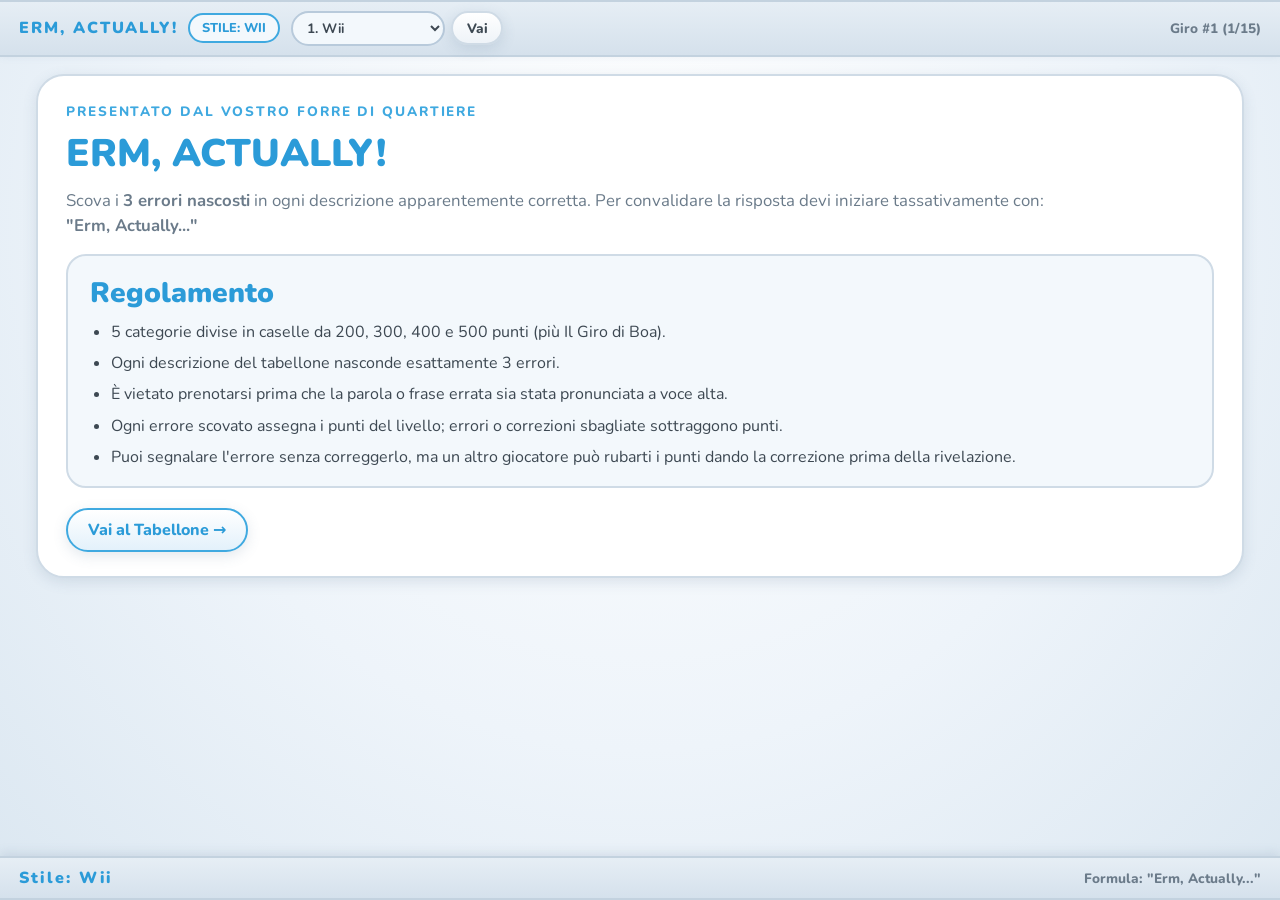
==== campionario/index.html @ ee35f2dd "Create index.html" ====
<!DOCTYPE html>
<html lang="it">
<head>
  <meta charset="UTF-8" />
  <meta name="viewport" content="width=device-width, initial-scale=1.0" />
  <title>Erm, Actually! — 15 stili (Wii → Vaporwave)</title>
  <link rel="preconnect" href="https://fonts.googleapis.com" />
  <link rel="preconnect" href="https://fonts.gstatic.com" crossorigin />
  <link href="https://fonts.googleapis.com/css2?family=Chakra+Petch:wght@500;600;700&family=Exo+2:wght@500;700;800;900&family=Fredoka:wght@500;600;700&family=IBM+Plex+Mono:wght@500;700&family=Nunito:wght@600;700;800;900&family=Plus+Jakarta+Sans:wght@500;600;700;800&family=Quicksand:wght@600;700&family=Space+Grotesk:wght@700;800&family=Space+Mono:wght@400;700&family=VT323&display=swap" rel="stylesheet" />
  <style>
    /* =========================================================
       1. STILE WII (BASE)
       ========================================================= */
    #app,
    #app.theme-wii {
      --font-main: "Nunito", "Varela Round", "Segoe UI", system-ui, sans-serif;
      --font-display: var(--font-main);
      --bg-body: radial-gradient(ellipse at 50% 25%, #ffffff 0%, #eef4fa 55%, #dbe7f1 100%) fixed;
      --bg-size: auto;
      --bg-surface: #ffffff;
      --bg-elevated: #f3f8fc;
      --bg-panel-soft: #f6fafd;
      --text-main: #3d4852;
      --text-muted: #6b7b8a;
      --accent-gold: #2b9bd8;
      --accent-cyan: #3fa9e0;
      --eyebrow-bg: transparent;
      --eyebrow-color: var(--accent-cyan);
      --eyebrow-border: none;
      --eyebrow-shadow: none;
      --eyebrow-padding: 0;
      --eyebrow-radius: 0;
      --pink: #f08ab0;
      --green: #5cc26b;
      --blue: #4a90e2;
      --danger: #e0443e;
      --success: #2eaa5c;
      --border-subtle: #cfdbe6;
      --border-strong: #b8cadb;
      --border-w: 0.125rem;
      --panel-radius: 1.75rem;
      --card-radius: 1.25rem;
      --pill-radius: 62.4375rem;
      --topbar-bg: linear-gradient(#e6eef5, #d5e1ec);
      --topbar-border: #c3d2df;
      --topbar-shadow: 0 -3px 0.625rem rgba(80, 110, 140, 0.15);
      --btn-primary-bg: linear-gradient(#ffffff, #e3f1fb);
      --btn-primary-color: #2b9bd8;
      --btn-primary-border: #3fa9e0;
      --btn-secondary-bg: linear-gradient(#ffffff, #eef3f8);
      --btn-secondary-color: #3d4852;
      --btn-secondary-border: #cfdbe6;
      --card-shadow: 0 0.25rem 0.875rem rgba(80, 110, 140, 0.16);
      --card-shadow-hover: 0 0 0 0.1875rem rgba(63, 169, 224, 0.35), 0 0.5rem 1.125rem rgba(80, 110, 140, 0.25);
      --panel-shadow: var(--card-shadow);
      --title-shadow: none;
      --panel-blur: none;
      --btn-gloss-display: none;
      --btn-gloss-before-display: none;
      --rings-display: none;
      --honey-bubbles-display: none;
      --crt-display: none;
    }

    /* =========================================================
       2. STILE FRUTIGER AQUA
       ========================================================= */
    #app.theme-frutiger-aqua {
      --font-main: "Quicksand", "Segoe UI", system-ui, sans-serif;
      --font-display: var(--font-main);
      --bg-body:
        radial-gradient(circle at 18% 22%, rgba(164, 250, 255, 0.72) 0%, transparent 45%),
        radial-gradient(circle at 82% 78%, rgba(80, 225, 235, 0.55) 0%, transparent 48%),
        linear-gradient(180deg, #63d8ec 0%, #249ec4 55%, #116b94 100%) fixed;
      --bg-size: auto;
      --bg-surface: rgba(235, 253, 255, 0.74);
      --bg-elevated: rgba(255, 255, 255, 0.88);
      --bg-panel-soft: rgba(214, 249, 255, 0.84);
      --text-main: #06384d;
      --text-muted: #1b617d;
      --accent-cyan: #006c96;
      --accent-gold: #095c7a;
      --eyebrow-bg: transparent;
      --eyebrow-color: var(--accent-cyan);
      --eyebrow-border: none;
      --eyebrow-shadow: none;
      --eyebrow-padding: 0;
      --eyebrow-radius: 0;
      --pink: #c92a76;
      --green: #0e8f5c;
      --blue: #0072b5;
      --danger: #c7253e;
      --success: #0d8a57;
      --border-subtle: rgba(255, 255, 255, 0.88);
      --border-strong: rgba(28, 152, 194, 0.55);
      --border-w: 0.125rem;
      --panel-radius: 1.85rem;
      --card-radius: 1.4rem;
      --pill-radius: 62.4375rem;
      --topbar-bg: linear-gradient(180deg, rgba(240, 254, 255, 0.92) 0%, rgba(159, 236, 248, 0.9) 100%);
      --topbar-border: rgba(255, 255, 255, 0.95);
      --topbar-shadow: 0 -0.25rem 1.2rem rgba(7, 74, 107, 0.28);
      --btn-primary-bg: linear-gradient(180deg, #9ef6ff 0%, #26b8de 55%, #0c82ad 100%);
      --btn-primary-color: #ffffff;
      --btn-primary-border: rgba(255, 255, 255, 0.95);
      --btn-secondary-bg: linear-gradient(180deg, #ffffff 0%, #d2f5fc 100%);
      --btn-secondary-color: #06384d;
      --btn-secondary-border: rgba(255, 255, 255, 0.92);
      --card-shadow: inset 0 0.1rem 0 rgba(255, 255, 255, 0.95), 0 0.45rem 1.15rem rgba(6, 77, 110, 0.24);
      --card-shadow-hover: inset 0 0.1rem 0 rgba(255, 255, 255, 1), 0 0 0 0.2rem rgba(158, 246, 255, 0.6), 0 0.65rem 1.35rem rgba(6, 77, 110, 0.34);
      --panel-shadow: var(--card-shadow);
      --title-shadow: none;
      --panel-blur: blur(10px);
      --btn-gloss-display: none;
      --btn-gloss-before-display: none;
      --rings-display: none;
      --honey-bubbles-display: none;
      --crt-display: none;
    }

    /* =========================================================
       3. STILE FRUTIGER AERO
       ========================================================= */
    #app.theme-frutiger-aero {
      --font-main: "Exo 2", "Segoe UI", system-ui, sans-serif;
      --font-display: var(--font-main);
      --bg-body:
        radial-gradient(ellipse at 75% 12%, rgba(255, 255, 255, 0.88) 0%, rgba(224, 249, 255, 0.45) 35%, transparent 65%),
        linear-gradient(155deg, #c6f6ff 0%, #8be8a8 52%, #35a7e2 100%) fixed;
      --bg-size: auto;
      --bg-surface: rgba(255, 255, 255, 0.68);
      --bg-elevated: rgba(255, 255, 255, 0.84);
      --bg-panel-soft: rgba(235, 251, 255, 0.82);
      --text-main: #08324a;
      --text-muted: #245d7a;
      --accent-cyan: #0077c8;
      --accent-gold: #0b6f3b;
      --eyebrow-bg: transparent;
      --eyebrow-color: var(--accent-cyan);
      --eyebrow-border: none;
      --eyebrow-shadow: none;
      --eyebrow-padding: 0;
      --eyebrow-radius: 0;
      --pink: #d9267a;
      --green: #169c3e;
      --blue: #0077cc;
      --danger: #cf1d37;
      --success: #118a38;
      --border-subtle: rgba(255, 255, 255, 0.9);
      --border-strong: rgba(0, 132, 206, 0.55);
      --border-w: 0.125rem;
      --panel-radius: 1.65rem;
      --card-radius: 1.25rem;
      --pill-radius: 62.4375rem;
      --topbar-bg: linear-gradient(180deg, rgba(255, 255, 255, 0.92) 0%, rgba(196, 242, 255, 0.88) 100%);
      --topbar-border: rgba(255, 255, 255, 0.95);
      --topbar-shadow: 0 -0.25rem 1.1rem rgba(14, 96, 148, 0.22);
      --btn-primary-bg: linear-gradient(180deg, #7be8ff 0%, #1ba1e2 52%, #0d78b8 100%);
      --btn-primary-color: #ffffff;
      --btn-primary-border: rgba(255, 255, 255, 0.95);
      --btn-secondary-bg: linear-gradient(180deg, #ffffff 0%, #dff5ff 100%);
      --btn-secondary-color: #08324a;
      --btn-secondary-border: rgba(255, 255, 255, 0.95);
      --card-shadow: inset 0 0.08rem 0 rgba(255, 255, 255, 0.95), 0 0.45rem 1.2rem rgba(10, 82, 128, 0.2);
      --card-shadow-hover: inset 0 0.08rem 0 rgba(255, 255, 255, 1), 0 0 0 0.2rem rgba(92, 224, 255, 0.55), 0 0.65rem 1.4rem rgba(10, 82, 128, 0.3);
      --panel-shadow: var(--card-shadow);
      --title-shadow: none;
      --panel-blur: blur(12px);
      --btn-gloss-display: block;
      --btn-gloss-before-display: none;
      --rings-display: none;
      --honey-bubbles-display: none;
      --crt-display: none;
    }

    /* =========================================================
       4. STILE DORFIC CHIARO
       ========================================================= */
    #app.theme-dorfic-chiaro {
      --font-main: "Plus Jakarta Sans", "Nunito", "Segoe UI", system-ui, sans-serif;
      --font-display: var(--font-main);
      --bg-body:
        radial-gradient(circle at 78% 22%, rgba(255, 138, 24, 0.24) 0%, rgba(255, 138, 24, 0.06) 28%, transparent 52%),
        radial-gradient(circle at 18% 85%, rgba(255, 122, 0, 0.14) 0%, transparent 45%),
        linear-gradient(165deg, #f8fafc 0%, #eef2f6 52%, #e4eaf1 100%) fixed;
      --bg-size: auto;
      --bg-surface: rgba(255, 255, 255, 0.88);
      --bg-elevated: #ffffff;
      --bg-panel-soft: #f2f5f9;
      --text-main: #18202c;
      --text-muted: #5b687b;
      --accent-cyan: #d95300;
      --accent-gold: #d95300;
      --eyebrow-bg: transparent;
      --eyebrow-color: var(--accent-cyan);
      --eyebrow-border: none;
      --eyebrow-shadow: none;
      --eyebrow-padding: 0;
      --eyebrow-radius: 0;
      --pink: #e11d67;
      --green: #15803d;
      --blue: #1d4ed8;
      --danger: #dc2626;
      --success: #15803d;
      --border-subtle: rgba(24, 32, 44, 0.14);
      --border-strong: rgba(255, 106, 0, 0.42);
      --border-w: 0.125rem;
      --panel-radius: 1.5rem;
      --card-radius: 1.125rem;
      --pill-radius: 62.4375rem;
      --topbar-bg: rgba(255, 255, 255, 0.92);
      --topbar-border: rgba(24, 32, 44, 0.14);
      --topbar-shadow: 0 -6px 24px rgba(24, 32, 44, 0.08);
      --btn-primary-bg: linear-gradient(180deg, #ff851b 0%, #ea580c 100%);
      --btn-primary-color: #ffffff;
      --btn-primary-border: #c2410c;
      --btn-secondary-bg: #ffffff;
      --btn-secondary-color: #18202c;
      --btn-secondary-border: rgba(24, 32, 44, 0.18);
      --card-shadow: 0 10px 28px rgba(24, 32, 44, 0.08), inset 0 1px 0 rgba(255, 255, 255, 0.9);
      --card-shadow-hover: 0 14px 34px rgba(255, 106, 0, 0.18), 0 0 0 3px rgba(255, 122, 0, 0.22);
      --panel-shadow: var(--card-shadow);
      --title-shadow: none;
      --panel-blur: blur(10px);
      --btn-gloss-display: none;
      --btn-gloss-before-display: none;
      --rings-display: block;
      --rings-bg:
        radial-gradient(circle, transparent 62%, rgba(255, 122, 0, 0.35) 64%, rgba(255, 122, 0, 0.12) 69%, transparent 72%) 0 0 / 8rem 8rem no-repeat,
        radial-gradient(circle, transparent 62%, rgba(255, 122, 0, 0.28) 64%, rgba(255, 122, 0, 0.1) 69%, transparent 72%) 8.5rem 2.5rem / 6.5rem 6.5rem no-repeat,
        radial-gradient(circle, transparent 62%, rgba(255, 122, 0, 0.24) 64%, rgba(255, 122, 0, 0.08) 69%, transparent 72%) 3.5rem 8.5rem / 7rem 7rem no-repeat;
      --honey-bubbles-display: none;
      --crt-display: none;
    }

    /* =========================================================
       5. STILE FRUTIGER HONEY
       ========================================================= */
    #app.theme-frutiger-honey {
      --font-main: "Plus Jakarta Sans", "Segoe UI", system-ui, sans-serif;
      --font-display: "Space Grotesk", "Plus Jakarta Sans", sans-serif;
      --bg-body:
        radial-gradient(circle at 12% 14%, rgba(255, 149, 0, 0.34), transparent 34%),
        radial-gradient(circle at 86% 16%, rgba(56, 189, 248, 0.28), transparent 36%),
        radial-gradient(circle at 75% 82%, rgba(251, 146, 60, 0.28), transparent 42%),
        radial-gradient(circle at 22% 84%, rgba(52, 211, 153, 0.18), transparent 38%),
        linear-gradient(165deg, #fffaf3 0%, #ffedd5 46%, #e0f2fe 100%) fixed;
      --bg-size: auto;
      --bg-surface: rgba(255, 255, 255, 0.72);
      --bg-elevated: rgba(255, 255, 255, 0.88);
      --bg-panel-soft: rgba(255, 255, 255, 0.94);
      --text-main: #182232;
      --text-muted: #3b4d66;
      --accent-cyan: #0284c7;
      --accent-gold: #c2410c;
      --eyebrow-bg: linear-gradient(180deg, rgba(255, 255, 255, 0.92), rgba(255, 237, 213, 0.85));
      --eyebrow-color: #c2410c;
      --eyebrow-border: 1px solid rgba(255, 149, 0, 0.4);
      --eyebrow-shadow: inset 0 1px 0 #ffffff, 0 2px 8px rgba(234, 88, 12, 0.1);
      --eyebrow-padding: 0.18rem 0.7rem;
      --eyebrow-radius: 999px;
      --pink: #db2777;
      --green: #059669;
      --blue: #0284c7;
      --danger: #dc2626;
      --success: #15803d;
      --border-subtle: rgba(255, 255, 255, 0.85);
      --border-strong: rgba(255, 107, 0, 0.45);
      --border-w: 0.1rem;
      --panel-radius: 1.85rem;
      --card-radius: 1.45rem;
      --pill-radius: 62.4375rem;
      --topbar-bg: linear-gradient(180deg, rgba(255, 255, 255, 0.88) 0%, rgba(255, 243, 224, 0.82) 100%);
      --topbar-border: rgba(255, 255, 255, 0.95);
      --topbar-shadow: 0 -8px 26px rgba(194, 65, 12, 0.14), inset 0 1px 0 rgba(255, 149, 0, 0.35);
      --btn-primary-bg: linear-gradient(180deg, #ffb84d 0%, #ff7300 52%, #ea580c 100%);
      --btn-primary-color: #ffffff;
      --btn-primary-border: #fed7aa;
      --btn-secondary-bg: linear-gradient(180deg, #ffffff 0%, #f1f5f9 100%);
      --btn-secondary-color: #182232;
      --btn-secondary-border: rgba(255, 255, 255, 0.95);
      --card-shadow:
        0 12px 30px rgba(194, 65, 12, 0.14),
        0 4px 12px rgba(15, 23, 42, 0.07),
        inset 0 1.5px 0 rgba(255, 255, 255, 0.95);
      --card-shadow-hover:
        0 0 0 3px rgba(255, 122, 0, 0.28),
        0 14px 32px rgba(234, 88, 12, 0.26),
        inset 0 1.5px 0 rgba(255, 255, 255, 0.98);
      --panel-shadow: var(--card-shadow);
      --title-shadow: none;
      --panel-blur: blur(16px) saturate(145%);
      --btn-gloss-display: none;
      --btn-gloss-before-display: block;
      --rings-display: none;
      --honey-bubbles-display: block;
      --crt-display: none;
    }

    /* =========================================================
       6. STILE TROPICAL CORE
       ========================================================= */
    #app.theme-tropical-core {
      --font-main: "Fredoka", "Plus Jakarta Sans", sans-serif;
      --font-display: var(--font-main);
      --bg-body:
        radial-gradient(circle at 12% 15%, rgba(255, 214, 64, 0.35) 0%, transparent 40%),
        radial-gradient(circle at 88% 82%, rgba(255, 92, 124, 0.28) 0%, transparent 45%),
        linear-gradient(145deg, #073b3a 0%, #0b5c53 52%, #138a68 100%) fixed;
      --bg-size: auto;
      --bg-surface: rgba(9, 52, 49, 0.86);
      --bg-elevated: rgba(16, 76, 70, 0.92);
      --bg-panel-soft: rgba(6, 35, 34, 0.9);
      --text-main: #fffaf0;
      --text-muted: #a9e5d6;
      --accent-cyan: #2cf5c8;
      --accent-gold: #ffd23f;
      --eyebrow-bg: transparent;
      --eyebrow-color: var(--accent-cyan);
      --eyebrow-border: none;
      --eyebrow-shadow: none;
      --eyebrow-padding: 0;
      --eyebrow-radius: 0;
      --pink: #ff6b9d;
      --green: #4ef07c;
      --blue: #46c8ff;
      --danger: #ff5454;
      --success: #45eb78;
      --border-subtle: #258577;
      --border-strong: #ff8c3b;
      --border-w: 0.125rem;
      --panel-radius: 1.65rem;
      --card-radius: 1.25rem;
      --pill-radius: 62.4375rem;
      --topbar-bg: linear-gradient(180deg, #0e4a45 0%, #072c2a 100%);
      --topbar-border: #ffd23f;
      --topbar-shadow: 0 -0.25rem 1rem rgba(3, 24, 23, 0.65);
      --btn-primary-bg: linear-gradient(180deg, #ff9e3d 0%, #ff5a36 100%);
      --btn-primary-color: #ffffff;
      --btn-primary-border: #ffd23f;
      --btn-secondary-bg: linear-gradient(180deg, #15665e 0%, #0d4540 100%);
      --btn-secondary-color: #fffaf0;
      --btn-secondary-border: #2cf5c8;
      --card-shadow: 0 0.4rem 1.05rem rgba(3, 24, 23, 0.55);
      --card-shadow-hover: 0 0 0 0.1875rem rgba(255, 210, 63, 0.35), 0 0.55rem 1.3rem rgba(3, 24, 23, 0.72);
      --panel-shadow: var(--card-shadow);
      --title-shadow: none;
      --panel-blur: none;
      --btn-gloss-display: none;
      --btn-gloss-before-display: none;
      --rings-display: none;
      --honey-bubbles-display: none;
      --crt-display: none;
    }

    /* =========================================================
       7. STILE CARTOON
       ========================================================= */
    #app.theme-cartoon {
      --font-main: "Plus Jakarta Sans", "Space Grotesk", system-ui, sans-serif;
      --font-display: "Space Grotesk", "Plus Jakarta Sans", sans-serif;
      --bg-body:
        radial-gradient(circle at 12% 15%, rgba(230, 168, 46, 0.22), transparent 36%),
        radial-gradient(circle at 88% 18%, rgba(61, 139, 110, 0.16), transparent 38%),
        radial-gradient(circle at 75% 85%, rgba(217, 107, 67, 0.18), transparent 40%),
        linear-gradient(170deg, #fffaf0 0%, #f8ebd4 100%) fixed;
      --bg-size: auto;
      --bg-surface: #fffdf7;
      --bg-elevated: #fff8ea;
      --bg-panel-soft: #ffffff;
      --text-main: #2b2118;
      --text-muted: #5c4938;
      --accent-cyan: #3d8b6e;
      --accent-gold: #d96b43;
      --eyebrow-bg: #e6a82e;
      --eyebrow-color: #2b2118;
      --eyebrow-border: 0.125rem solid #2b2118;
      --eyebrow-shadow: none;
      --eyebrow-padding: 0.16rem 0.7rem;
      --eyebrow-radius: 62.4375rem;
      --pink: #c94a7c;
      --green: #3d8b6e;
      --blue: #3b82a6;
      --danger: #c83e37;
      --success: #3d8b6e;
      --border-subtle: #2b2118;
      --border-strong: #2b2118;
      --border-w: 0.15625rem;
      --panel-radius: 1.5rem;
      --card-radius: 1.25rem;
      --pill-radius: 62.4375rem;
      --topbar-bg: #fff8ea;
      --topbar-border: #2b2118;
      --topbar-shadow: 0 -0.25rem 0 #2b2118;
      --btn-primary-bg: #d96b43;
      --btn-primary-color: #ffffff;
      --btn-primary-border: #2b2118;
      --btn-secondary-bg: #ffffff;
      --btn-secondary-color: #2b2118;
      --btn-secondary-border: #2b2118;
      --card-shadow: 0.25rem 0.3125rem 0 #2b2118;
      --card-shadow-hover: 0.3125rem 0.4375rem 0 #2b2118;
      --panel-shadow: var(--card-shadow);
      --title-shadow: 0.125rem 0.1875rem 0 #e6a82e;
      --panel-blur: none;
      --btn-gloss-display: none;
      --btn-gloss-before-display: none;
      --rings-display: none;
      --honey-bubbles-display: none;
      --crt-display: none;
    }

    /* =========================================================
       8. STILE WEBCORE
       ========================================================= */
    #app.theme-webcore {
      --font-main: "Space Mono", "VT323", monospace;
      --font-display: var(--font-main);
      --bg-body:
        radial-gradient(circle at 15% 15%, rgba(255, 255, 255, 0.35), transparent 45%),
        repeating-linear-gradient(
          45deg,
          rgba(255, 255, 255, 0.08) 0px,
          rgba(255, 255, 255, 0.08) 2px,
          transparent 2px,
          transparent 8px
        ),
        linear-gradient(180deg, #5f8696 0%, #456878 55%, #345160 100%) fixed;
      --bg-size: auto;
      --bg-surface: #c0c7d0;
      --bg-elevated: #cfd5dd;
      --bg-panel-soft: #ffffff;
      --text-main: #0b0f17;
      --text-muted: #3f4752;
      --accent-cyan: #000080;
      --accent-gold: #000080;
      --eyebrow-bg: linear-gradient(90deg, #000080 0%, #1084d0 100%);
      --eyebrow-color: #ffffff;
      --eyebrow-border: none;
      --eyebrow-shadow: 0.125rem 0.125rem 0 rgba(11, 15, 23, 0.35);
      --eyebrow-padding: 0.2rem 0.65rem;
      --eyebrow-radius: 0;
      --pink: #9d174d;
      --green: #14532d;
      --blue: #1e3a8a;
      --danger: #991b1b;
      --success: #14532d;
      --border-subtle: #7d8590;
      --border-strong: #444b54;
      --border-w: 0.125rem;
      --panel-radius: 0;
      --card-radius: 0;
      --pill-radius: 0;
      --topbar-bg: #c0c7d0;
      --topbar-border: #dfe4ea;
      --topbar-shadow: inset 0 0.125rem 0 #ffffff, 0 -0.15rem 0 #444b54;
      --btn-primary-bg: linear-gradient(180deg, #1084d0 0%, #000080 100%);
      --btn-primary-color: #ffffff;
      --btn-primary-border: #60a5fa;
      --btn-secondary-bg: #c0c7d0;
      --btn-secondary-color: #0b0f17;
      --btn-secondary-border: #dfe4ea;
      --card-shadow:
        inset 0.125rem 0.125rem 0 #ffffff,
        inset -0.125rem -0.125rem 0 #444b54,
        0.125rem 0.125rem 0 rgba(11, 15, 23, 0.35);
      --card-shadow-hover:
        inset 0.125rem 0.125rem 0 #ffffff,
        inset -0.125rem -0.125rem 0 #444b54,
        0.2rem 0.2rem 0 rgba(11, 15, 23, 0.45);
      --panel-shadow:
        inset 0.125rem 0.125rem 0 #dfe4ea,
        inset -0.125rem -0.125rem 0 #444b54,
        0.2rem 0.2rem 0 rgba(11, 15, 23, 0.38);
      --title-shadow: none;
      --panel-blur: none;
      --btn-gloss-display: none;
      --btn-gloss-before-display: none;
      --rings-display: none;
      --honey-bubbles-display: none;
      --crt-display: none;
    }

    /* =========================================================
       9. STILE LEGNOSO
       ========================================================= */
    #app.theme-legnoso {
      --font-main: "Chakra Petch", "IBM Plex Mono", sans-serif;
      --font-display: var(--font-main);
      --bg-body: radial-gradient(circle at 50% 10%, #4b382a 0%, #2c2119 60%, #1a130e 100%) fixed;
      --bg-size: auto;
      --bg-surface: #36281e;
      --bg-elevated: #463528;
      --bg-panel-soft: #261b14;
      --text-main: #f3e5cf;
      --text-muted: #c2ad8e;
      --accent-cyan: #72b5a4;
      --accent-gold: #e09f3e;
      --eyebrow-bg: transparent;
      --eyebrow-color: var(--accent-cyan);
      --eyebrow-border: none;
      --eyebrow-shadow: none;
      --eyebrow-padding: 0;
      --eyebrow-radius: 0;
      --pink: #d47a6a;
      --green: #7ca968;
      --blue: #6a9bb8;
      --danger: #cf533e;
      --success: #79ad64;
      --border-subtle: #664d3a;
      --border-strong: #8c6b52;
      --border-w: 0.125rem;
      --panel-radius: 0.35rem;
      --card-radius: 0.3rem;
      --pill-radius: 0.3rem;
      --topbar-bg: linear-gradient(180deg, #423125 0%, #281d15 100%);
      --topbar-border: #7a5c46;
      --topbar-shadow: 0 -0.25rem 0.75rem rgba(0, 0, 0, 0.55);
      --btn-primary-bg: linear-gradient(180deg, #c9862b 0%, #9b6217 100%);
      --btn-primary-color: #fff6e5;
      --btn-primary-border: #e5a94c;
      --btn-secondary-bg: linear-gradient(180deg, #523e30 0%, #3b2c21 100%);
      --btn-secondary-color: #f3e5cf;
      --btn-secondary-border: #82644e;
      --card-shadow: inset 0 0.0625rem 0 rgba(255, 226, 178, 0.14), 0 0.3rem 0.7rem rgba(0, 0, 0, 0.5);
      --card-shadow-hover: inset 0 0.0625rem 0 rgba(255, 226, 178, 0.25), 0 0 0 0.15rem rgba(224, 159, 62, 0.35), 0 0.45rem 0.9rem rgba(0, 0, 0, 0.65);
      --panel-shadow: var(--card-shadow);
      --title-shadow: none;
      --panel-blur: none;
      --btn-gloss-display: none;
      --btn-gloss-before-display: none;
      --rings-display: none;
      --honey-bubbles-display: none;
      --crt-display: none;
    }

    /* =========================================================
       10. STILE RETRO
       ========================================================= */
    #app.theme-retro {
      --font-main: "Space Grotesk", "Plus Jakarta Sans", system-ui, sans-serif;
      --font-display: var(--font-main);
      --bg-body:
        radial-gradient(circle at 15% 15%, rgba(236, 72, 153, 0.22), transparent 38%),
        radial-gradient(circle at 85% 20%, rgba(34, 211, 238, 0.2), transparent 40%),
        linear-gradient(180deg, #12082b 0%, #090517 100%) fixed;
      --bg-size: auto;
      --bg-surface: rgba(20, 11, 46, 0.92);
      --bg-elevated: rgba(25, 14, 58, 0.92);
      --bg-panel-soft: #090616;
      --text-main: #f8fafc;
      --text-muted: #cbd5e1;
      --accent-cyan: #22d3ee;
      --accent-gold: #fde047;
      --eyebrow-bg: #22d3ee;
      --eyebrow-color: #090517;
      --eyebrow-border: none;
      --eyebrow-shadow: none;
      --eyebrow-padding: 0.16rem 0.65rem;
      --eyebrow-radius: 0.35rem;
      --pink: #f472b6;
      --green: #4ade80;
      --blue: #22d3ee;
      --danger: #fb7185;
      --success: #4ade80;
      --border-subtle: #22d3ee;
      --border-strong: #fde047;
      --border-w: 0.125rem;
      --panel-radius: 1rem;
      --card-radius: 0.85rem;
      --pill-radius: 0.55rem;
      --topbar-bg: rgba(13, 7, 31, 0.95);
      --topbar-border: #fde047;
      --topbar-shadow: 0 -0.375rem 1.375rem rgba(250, 204, 21, 0.16);
      --btn-primary-bg: #fde047;
      --btn-primary-color: #090517;
      --btn-primary-border: #fde047;
      --btn-secondary-bg: #170c38;
      --btn-secondary-color: #22d3ee;
      --btn-secondary-border: #22d3ee;
      --card-shadow: 0.25rem 0.25rem 0 rgba(236, 72, 153, 0.45);
      --card-shadow-hover: 0 0 0 0.125rem #0c071d, 0 0 0 0.25rem #22d3ee, 0.375rem 0.375rem 0 #e11d48;
      --panel-shadow: 0 0 0 0.125rem #0c071d, 0 0 0 0.25rem #22d3ee, 0.375rem 0.375rem 0 #e11d48;
      --title-shadow: 0.1875rem 0.1875rem 0 #be185d;
      --panel-blur: none;
      --btn-gloss-display: none;
      --btn-gloss-before-display: none;
      --rings-display: none;
      --honey-bubbles-display: none;
      --crt-display: block;
    }

    /* =========================================================
       11. STILE DORFIC
       ========================================================= */
    #app.theme-dorfic {
      --font-main: "Plus Jakarta Sans", "Nunito", "Segoe UI", system-ui, sans-serif;
      --font-display: var(--font-main);
      --bg-body:
        radial-gradient(circle at 80% 18%, rgba(255, 214, 153, 0.36) 0%, rgba(255, 138, 24, 0.14) 30%, transparent 56%),
        radial-gradient(circle at 16% 86%, rgba(255, 196, 120, 0.28) 0%, transparent 48%),
        linear-gradient(160deg, #ff851b 0%, #f96b08 52%, #e05200 100%) fixed;
      --bg-size: auto;
      --bg-surface: rgba(234, 88, 12, 0.88);
      --bg-elevated: #c2410c;
      --bg-panel-soft: rgba(154, 52, 18, 0.72);
      --text-main: #ffffff;
      --text-muted: rgba(255, 255, 255, 0.84);
      --accent-cyan: #ffedd5;
      --accent-gold: #ffffff;
      --eyebrow-bg: transparent;
      --eyebrow-color: #fff7ed;
      --eyebrow-border: none;
      --eyebrow-shadow: none;
      --eyebrow-padding: 0;
      --eyebrow-radius: 0;
      --pink: #ff6fa8;
      --green: #4ade80;
      --blue: #60a5fa;
      --danger: #ffe4e6;
      --success: #dcfce7;
      --border-subtle: rgba(255, 255, 255, 0.28);
      --border-strong: rgba(255, 255, 255, 0.72);
      --border-w: 0.125rem;
      --panel-radius: 1.5rem;
      --card-radius: 1.25rem;
      --pill-radius: 62.4375rem;
      --topbar-bg: rgba(154, 52, 18, 0.86);
      --topbar-border: rgba(255, 255, 255, 0.24);
      --topbar-shadow: 0 -0.375rem 1.5rem rgba(95, 28, 0, 0.32);
      --btn-primary-bg: linear-gradient(180deg, #ff7b00 0%, #c2410c 100%);
      --btn-primary-color: #ffffff;
      --btn-primary-border: #ffffff;
      --btn-secondary-bg: rgba(154, 52, 18, 0.84);
      --btn-secondary-color: #ffffff;
      --btn-secondary-border: rgba(255, 255, 255, 0.42);
      --card-shadow: 0 0.625rem 1.75rem rgba(105, 32, 0, 0.28), inset 0 0.0625rem 0 rgba(255, 255, 255, 0.28);
      --card-shadow-hover: 0 0.875rem 2.125rem rgba(90, 26, 0, 0.38), 0 0 0 0.1875rem rgba(255, 255, 255, 0.32);
      --panel-shadow: var(--card-shadow);
      --title-shadow: none;
      --panel-blur: blur(10px);
      --btn-gloss-display: none;
      --btn-gloss-before-display: none;
      --rings-display: block;
      --rings-bg:
        radial-gradient(circle, transparent 62%, rgba(255, 255, 255, 0.28) 64%, rgba(255, 255, 255, 0.1) 69%, transparent 72%) 0 0 / 8rem 8rem no-repeat,
        radial-gradient(circle, transparent 62%, rgba(255, 255, 255, 0.22) 64%, rgba(255, 255, 255, 0.08) 69%, transparent 72%) 8.5rem 2.5rem / 6.5rem 6.5rem no-repeat,
        radial-gradient(circle, transparent 62%, rgba(255, 255, 255, 0.18) 64%, rgba(255, 255, 255, 0.06) 69%, transparent 72%) 3.5rem 8.5rem / 7rem 7rem no-repeat;
      --honey-bubbles-display: none;
      --crt-display: none;
    }

    /* =========================================================
       12. STILE ARCADE
       ========================================================= */
    #app.theme-arcade {
      --font-main: "Space Mono", "VT323", monospace;
      --font-display: var(--font-main);
      --bg-body:
        linear-gradient(rgba(255, 62, 165, 0.06) 1px, transparent 1px),
        linear-gradient(90deg, rgba(0, 240, 255, 0.06) 1px, transparent 1px),
        radial-gradient(circle at 20% 15%, #24103a 0%, #0d0818 65%, #06030c 100%) fixed;
      --bg-size: 28px 28px, 28px 28px, cover;
      --bg-surface: rgba(20, 10, 36, 0.92);
      --bg-elevated: rgba(34, 16, 58, 0.95);
      --bg-panel-soft: #090412;
      --text-main: #f6eaff;
      --text-muted: #b59ed4;
      --accent-cyan: #00f0ff;
      --accent-gold: #ffe600;
      --eyebrow-bg: transparent;
      --eyebrow-color: var(--accent-cyan);
      --eyebrow-border: none;
      --eyebrow-shadow: none;
      --eyebrow-padding: 0;
      --eyebrow-radius: 0;
      --pink: #ff3ea5;
      --green: #39ff9e;
      --blue: #5caeff;
      --danger: #ff3355;
      --success: #39ff9e;
      --border-subtle: #4b2475;
      --border-strong: #ff3ea5;
      --border-w: 0.125rem;
      --panel-radius: 0.25rem;
      --card-radius: 0.25rem;
      --pill-radius: 0.25rem;
      --topbar-bg: #0c0617;
      --topbar-border: #00f0ff;
      --topbar-shadow: 0 -0.25rem 0 rgba(255, 62, 165, 0.45);
      --btn-primary-bg: linear-gradient(180deg, #ff3ea5 0%, #a81566 100%);
      --btn-primary-color: #ffffff;
      --btn-primary-border: #ffe600;
      --btn-secondary-bg: #190c2e;
      --btn-secondary-color: #00f0ff;
      --btn-secondary-border: #00f0ff;
      --card-shadow: 0.25rem 0.25rem 0 rgba(0, 240, 255, 0.28), 0 0.4rem 1rem rgba(0, 0, 0, 0.75);
      --card-shadow-hover: 0.35rem 0.35rem 0 #ff3ea5, 0 0 1rem rgba(0, 240, 255, 0.5);
      --panel-shadow: var(--card-shadow);
      --title-shadow: none;
      --panel-blur: none;
      --btn-gloss-display: none;
      --btn-gloss-before-display: none;
      --rings-display: none;
      --honey-bubbles-display: none;
      --crt-display: none;
    }

    /* =========================================================
       13. STILE CYBERPUNK
       ========================================================= */
    #app.theme-cyberpunk {
      --font-main: "Space Grotesk", "Plus Jakarta Sans", system-ui, sans-serif;
      --font-display: var(--font-main);
      --bg-body:
        radial-gradient(circle at 12% 18%, rgba(255, 42, 133, 0.24), transparent 36%),
        radial-gradient(circle at 86% 20%, rgba(0, 245, 212, 0.2), transparent 38%),
        radial-gradient(circle at 65% 85%, rgba(163, 255, 18, 0.14), transparent 42%),
        linear-gradient(155deg, #070510 0%, #120926 52%, #060914 100%) fixed;
      --bg-size: auto;
      --bg-surface: rgba(15, 10, 34, 0.9);
      --bg-elevated: rgba(20, 13, 46, 0.92);
      --bg-panel-soft: rgba(9, 6, 22, 0.96);
      --text-main: #f4f7ff;
      --text-muted: #b8c2e0;
      --accent-cyan: #00f5d4;
      --accent-gold: #00f5d4;
      --eyebrow-bg: rgba(255, 42, 133, 0.1);
      --eyebrow-color: #ff2a85;
      --eyebrow-border: 1px solid rgba(255, 42, 133, 0.5);
      --eyebrow-shadow: none;
      --eyebrow-padding: 0.16rem 0.65rem;
      --eyebrow-radius: 0.3rem;
      --pink: #ff2a85;
      --green: #a3ff12;
      --blue: #00f5d4;
      --danger: #ff3b5c;
      --success: #a3ff12;
      --border-subtle: rgba(0, 245, 212, 0.55);
      --border-strong: rgba(255, 42, 133, 0.65);
      --border-w: 0.1rem;
      --panel-radius: 0.95rem;
      --card-radius: 0.8rem;
      --pill-radius: 0.5rem;
      --topbar-bg: rgba(10, 7, 24, 0.92);
      --topbar-border: #ff2a85;
      --topbar-shadow: 0 -6px 26px rgba(255, 42, 133, 0.25);
      --btn-primary-bg: #ff2a85;
      --btn-primary-color: #ffffff;
      --btn-primary-border: #ff2a85;
      --btn-secondary-bg: rgba(20, 13, 46, 0.92);
      --btn-secondary-color: #00f5d4;
      --btn-secondary-border: #00f5d4;
      --card-shadow: 0 0 24px rgba(255, 42, 133, 0.22), 0 0 10px rgba(0, 245, 212, 0.16);
      --card-shadow-hover: 0 0 28px rgba(255, 42, 133, 0.38), 0 0 16px rgba(0, 245, 212, 0.28);
      --panel-shadow: var(--card-shadow);
      --title-shadow: 0 0 18px rgba(0, 245, 212, 0.4), 2px 2px 0 rgba(255, 42, 133, 0.65);
      --panel-blur: blur(12px);
      --btn-gloss-display: none;
      --btn-gloss-before-display: none;
      --rings-display: none;
      --honey-bubbles-display: none;
      --crt-display: none;
    }

    /* =========================================================
       14. STILE NIGHT
       ========================================================= */
    #app.theme-night {
      --font-main: "Plus Jakarta Sans", "Segoe UI", system-ui, sans-serif;
      --font-display: "Space Grotesk", "Plus Jakarta Sans", sans-serif;
      --bg-body:
        radial-gradient(circle at 15% 12%, rgba(255, 209, 102, 0.09), transparent 36%),
        radial-gradient(circle at 85% 18%, rgba(56, 189, 248, 0.11), transparent 38%),
        radial-gradient(ellipse at 50% 85%, rgba(167, 139, 250, 0.08), transparent 48%),
        linear-gradient(180deg, #0b1120 0%, #070b14 100%) fixed;
      --bg-size: auto;
      --bg-surface: #0e1729;
      --bg-elevated: #15223b;
      --bg-panel-soft: #090e1a;
      --text-main: #f4f7fc;
      --text-muted: #b4c2d8;
      --accent-cyan: #38bdf8;
      --accent-gold: #ffd166;
      --eyebrow-bg: transparent;
      --eyebrow-color: var(--accent-cyan);
      --eyebrow-border: none;
      --eyebrow-shadow: none;
      --eyebrow-padding: 0;
      --eyebrow-radius: 0;
      --pink: #f472b6;
      --green: #34d399;
      --blue: #60a5fa;
      --danger: #ff6b6b;
      --success: #4ade80;
      --border-subtle: rgba(148, 163, 184, 0.18);
      --border-strong: rgba(255, 209, 102, 0.45);
      --border-w: 0.1rem;
      --panel-radius: 1.75rem;
      --card-radius: 1.25rem;
      --pill-radius: 62.4375rem;
      --topbar-bg: rgba(10, 16, 30, 0.92);
      --topbar-border: rgba(255, 209, 102, 0.24);
      --topbar-shadow: 0 -8px 24px rgba(2, 6, 15, 0.75);
      --btn-primary-bg: linear-gradient(180deg, #ffd670 0%, #eab308 100%);
      --btn-primary-color: #090e1a;
      --btn-primary-border: #ffe599;
      --btn-secondary-bg: linear-gradient(180deg, #182642 0%, #10192d 100%);
      --btn-secondary-color: #f4f7fc;
      --btn-secondary-border: rgba(255, 255, 255, 0.18);
      --card-shadow: 0 12px 32px rgba(2, 6, 15, 0.62), inset 0 1px 0 rgba(255, 255, 255, 0.06);
      --card-shadow-hover: 0 0 0 3px rgba(255, 209, 102, 0.24), 0 14px 34px rgba(2, 6, 15, 0.78);
      --panel-shadow: var(--card-shadow);
      --title-shadow: 0 2px 18px rgba(255, 209, 102, 0.18);
      --panel-blur: blur(12px);
      --btn-gloss-display: none;
      --btn-gloss-before-display: none;
      --rings-display: none;
      --honey-bubbles-display: none;
      --crt-display: none;
    }

    /* =========================================================
       15. STILE VAPORWAVE (CHIUSURA TONDA A 15)
       ========================================================= */
    #app.theme-vaporwave {
      --font-main: "Space Grotesk", "Plus Jakarta Sans", system-ui, sans-serif;
      --font-display: var(--font-main);
      --bg-body:
        radial-gradient(circle at 22% 18%, rgba(255, 113, 206, 0.32), transparent 38%),
        radial-gradient(circle at 80% 22%, rgba(1, 205, 254, 0.28), transparent 40%),
        radial-gradient(circle at 50% 88%, rgba(185, 103, 255, 0.34), transparent 48%),
        linear-gradient(180deg, #1b0b38 0%, #2d1154 52%, #130826 100%) fixed;
      --bg-size: auto;
      --bg-surface: rgba(34, 14, 68, 0.86);
      --bg-elevated: rgba(52, 22, 102, 0.9);
      --bg-panel-soft: rgba(19, 8, 40, 0.94);
      --text-main: #fdf4ff;
      --text-muted: #e9d5ff;
      --accent-cyan: #01cdfe;
      --accent-gold: #ff71ce;
      --eyebrow-bg: rgba(255, 113, 206, 0.16);
      --eyebrow-color: #01cdfe;
      --eyebrow-border: 1px solid rgba(1, 205, 254, 0.55);
      --eyebrow-shadow: 0 0 12px rgba(255, 113, 206, 0.25);
      --eyebrow-padding: 0.18rem 0.7rem;
      --eyebrow-radius: 999px;
      --pink: #ff71ce;
      --green: #05ffa1;
      --blue: #01cdfe;
      --danger: #ff5c8a;
      --success: #05ffa1;
      --border-subtle: rgba(1, 205, 254, 0.45);
      --border-strong: rgba(255, 113, 206, 0.72);
      --border-w: 0.125rem;
      --panel-radius: 1.5rem;
      --card-radius: 1.15rem;
      --pill-radius: 999px;
      --topbar-bg: rgba(22, 9, 46, 0.92);
      --topbar-border: #ff71ce;
      --topbar-shadow: 0 -6px 26px rgba(255, 113, 206, 0.24);
      --btn-primary-bg: linear-gradient(90deg, #ff71ce 0%, #b967ff 100%);
      --btn-primary-color: #130826;
      --btn-primary-border: #01cdfe;
      --btn-secondary-bg: rgba(45, 18, 88, 0.9);
      --btn-secondary-color: #01cdfe;
      --btn-secondary-border: #01cdfe;
      --card-shadow: 0 10px 28px rgba(10, 4, 24, 0.65), 0 0 16px rgba(255, 113, 206, 0.18);
      --card-shadow-hover: 0 0 0 3px rgba(1, 205, 254, 0.35), 0 14px 32px rgba(255, 113, 206, 0.36);
      --panel-shadow: var(--card-shadow);
      --title-shadow: 0 0 18px rgba(255, 113, 206, 0.45), 2px 2px 0 rgba(1, 205, 254, 0.45);
      --panel-blur: blur(12px);
      --btn-gloss-display: none;
      --btn-gloss-before-display: none;
      --rings-display: none;
      --honey-bubbles-display: none;
      --crt-display: none;
    }

    *, *::before, *::after {
      box-sizing: border-box;
    }

    html, body {
      min-height: 100dvh;
      margin: 0;
      color: var(--text-main);
    }

    #app {
      position: relative;
      min-height: 100dvh;
      display: flex;
      flex-direction: column;
      font-family: var(--font-main);
      background: var(--bg-body);
      background-size: var(--bg-size);
      color: var(--text-main);
      overflow-x: hidden;
    }

    #app::before {
      display: var(--rings-display);
      content: "";
      position: fixed;
      top: -4rem;
      right: 6%;
      width: 22rem;
      height: 22rem;
      pointer-events: none;
      z-index: 0;
      opacity: 0.5;
      background: var(--rings-bg);
    }

    #app.theme-frutiger-honey::before,
    #app.theme-frutiger-honey::after {
      display: var(--honey-bubbles-display);
      content: "";
      position: fixed;
      pointer-events: none;
      border-radius: 50%;
      z-index: 0;
    }

    #app.theme-frutiger-honey::before {
      width: 26rem;
      height: 26rem;
      top: -7rem;
      right: -5rem;
      background: radial-gradient(circle at 32% 30%, rgba(255, 255, 255, 0.85), rgba(255, 159, 28, 0.28) 55%, rgba(255, 107, 0, 0.05) 75%, transparent 100%);
      box-shadow: inset 0 -10px 28px rgba(255, 107, 0, 0.22), inset 0 10px 24px rgba(255, 255, 255, 0.9);
    }

    #app.theme-frutiger-honey::after {
      width: 21rem;
      height: 21rem;
      bottom: 2.5rem;
      left: -6rem;
      background: radial-gradient(circle at 35% 28%, rgba(255, 255, 255, 0.82), rgba(56, 189, 248, 0.22) 55%, rgba(255, 149, 0, 0.08) 76%, transparent 100%);
      box-shadow: inset 0 -8px 22px rgba(2, 132, 199, 0.16), inset 0 8px 20px rgba(255, 255, 255, 0.9);
    }

    #app::after {
      display: var(--crt-display);
      content: "";
      position: fixed;
      inset: 0;
      pointer-events: none;
      z-index: 40;
      background: repeating-linear-gradient(
        to bottom,
        rgba(255, 255, 255, 0.025) 0px,
        rgba(255, 255, 255, 0.025) 1px,
        transparent 1px,
        transparent 4px
      );
    }

    .topbar {
      position: relative;
      flex-shrink: 0;
      z-index: 20;
      display: flex;
      flex-wrap: wrap;
      align-items: center;
      justify-content: space-between;
      gap: 0.75rem;
      padding: 0.55rem 1.2rem;
      background: var(--topbar-bg);
      border-top: var(--border-w) solid var(--topbar-border);
      border-bottom: var(--border-w) solid var(--topbar-border);
      box-shadow: var(--topbar-shadow);
      backdrop-filter: var(--panel-blur);
    }

    .brand-wrap {
      display: flex;
      flex-wrap: wrap;
      align-items: center;
      gap: 0.65rem;
    }

    .brand {
      font-family: var(--font-display);
      font-weight: 900;
      letter-spacing: 0.12em;
      font-size: 1rem;
      color: var(--accent-gold);
    }

    .pill-badge {
      padding: 0.25rem 0.75rem;
      border-radius: var(--pill-radius);
      background: var(--bg-elevated);
      border: var(--border-w) solid var(--accent-cyan);
      color: var(--accent-gold);
      font-size: 0.8rem;
      font-weight: 800;
    }

    .style-picker {
      display: inline-flex;
      align-items: center;
      gap: 0.4rem;
    }

    .style-select {
      padding: 0.32rem 0.65rem;
      border-radius: var(--pill-radius);
      border: var(--border-w) solid var(--border-strong);
      background: var(--bg-elevated);
      color: var(--text-main);
      font-family: var(--font-main);
      font-size: 0.85rem;
      font-weight: 700;
      cursor: pointer;
    }

    .topbar-right {
      display: flex;
      flex-wrap: wrap;
      align-items: center;
      gap: 0.75rem;
    }

    .round-label {
      font-size: 0.85rem;
      font-weight: 800;
      color: var(--text-muted);
    }

    .stage {
      position: relative;
      z-index: 1;
      flex: 1;
      width: 100%;
      max-width: 78rem;
      margin: 0 auto;
      padding: 1.1rem 1.25rem 2.2rem;
    }

    .screen {
      display: none;
    }

    .screen.is-active {
      display: block;
      animation: fadeIn 0.28s ease;
    }

    @keyframes fadeIn {
      from { opacity: 0; transform: translateY(0.45rem); }
      to { opacity: 1; transform: translateY(0); }
    }

    .surface-panel {
      background: var(--bg-surface);
      border: var(--border-w) solid var(--border-subtle);
      border-radius: var(--panel-radius);
      box-shadow: var(--panel-shadow);
      backdrop-filter: var(--panel-blur);
      padding: 1.5rem 1.75rem;
    }

    .center-panel {
      text-align: center;
      padding: 2.5rem 1.5rem;
    }

    .eyebrow {
      display: inline-block;
      font-size: 0.85rem;
      font-weight: 800;
      letter-spacing: 0.14em;
      background: var(--eyebrow-bg);
      color: var(--eyebrow-color);
      border: var(--eyebrow-border);
      box-shadow: var(--eyebrow-shadow);
      padding: var(--eyebrow-padding);
      border-radius: var(--eyebrow-radius);
      margin: 0 0 0.35rem;
    }

    h1, h2, h3 {
      margin: 0 0 0.5rem;
      font-family: var(--font-display);
      color: var(--accent-gold);
      font-weight: 900;
      text-shadow: var(--title-shadow);
    }

    h1 { font-size: clamp(1.7rem, 3vw, 2.4rem); }
    h2 { font-size: clamp(1.35rem, 2.2vw, 1.85rem); }

    .lead {
      color: var(--text-muted);
      font-size: 1.05rem;
      max-width: 62rem;
      line-height: 1.5;
      margin: 0 0 1rem;
    }

    .center-panel .lead {
      margin-left: auto;
      margin-right: auto;
    }

    .elevated-box {
      background: var(--bg-elevated);
      border: var(--border-w) solid var(--border-subtle);
      border-radius: var(--card-radius);
      padding: 1.1rem 1.4rem;
      margin-bottom: 1.25rem;
    }

    .rules-list {
      margin: 0;
      padding-left: 1.3rem;
      display: grid;
      gap: 0.45rem;
      line-height: 1.5;
    }

    .section-top {
      text-align: center;
      margin-bottom: 1rem;
    }

    .section-top .lead {
      margin-left: auto;
      margin-right: auto;
    }

    .board-grid-5 {
      display: grid;
      grid-template-columns: repeat(5, minmax(8.5rem, 1fr));
      gap: 0.75rem;
      overflow-x: auto;
      padding-bottom: 0.35rem;
    }

    .board-col {
      background: var(--bg-elevated);
      border: var(--border-w) solid var(--border-subtle);
      border-radius: var(--card-radius);
      box-shadow: var(--card-shadow);
      backdrop-filter: var(--panel-blur);
      padding: 0.7rem;
      display: flex;
      flex-direction: column;
      gap: 0.55rem;
    }

    .board-col-header {
      min-height: 2.75rem;
      display: flex;
      align-items: center;
      justify-content: center;
      text-align: center;
      font-family: var(--font-display);
      font-size: 0.9rem;
      font-weight: 900;
      color: var(--accent-gold);
      border-bottom: 0.0625rem solid var(--border-strong);
      padding-bottom: 0.35rem;
    }

    .board-cell-btn {
      position: relative;
      overflow: hidden;
      height: 3.75rem;
      border-radius: var(--card-radius);
      border: var(--border-w) solid var(--border-strong);
      background: var(--bg-surface);
      box-shadow: var(--card-shadow);
      color: var(--text-main);
      font-family: var(--font-display);
      font-size: 1.45rem;
      font-weight: 900;
      cursor: pointer;
      transition: transform 0.15s ease, border-color 0.15s ease, box-shadow 0.15s ease;
    }

    .board-cell-btn.is-playable {
      border-color: var(--btn-primary-border);
      background: var(--btn-primary-bg);
      color: var(--btn-primary-color);
    }

    .board-cell-btn.is-playable:hover {
      transform: scale(1.04);
      box-shadow: var(--card-shadow-hover);
    }

    .board-cell-btn.is-locked {
      opacity: 0.45;
      cursor: not-allowed;
    }

    .boa-strip {
      margin-top: 0.85rem;
      padding: 0.7rem 1rem;
      text-align: center;
      border-radius: var(--card-radius);
      background: var(--bg-elevated);
      border: var(--border-w) solid var(--border-subtle);
      font-weight: 900;
      letter-spacing: 0.06em;
      color: var(--text-muted);
    }

    .question-box {
      background: var(--bg-panel-soft);
      border: var(--border-w) solid var(--border-subtle);
      border-radius: var(--card-radius);
      padding: 1.1rem 1.35rem;
      font-size: 1.08rem;
      line-height: 1.65;
      margin: 0.75rem 0 1rem;
    }

    .correction-box {
      background: var(--bg-elevated);
      border: var(--border-w) solid var(--accent-cyan);
      border-radius: var(--card-radius);
      padding: 1rem 1.35rem;
      margin-bottom: 1rem;
    }

    .actions-bar {
      display: flex;
      flex-wrap: wrap;
      gap: 0.75rem;
      align-items: center;
    }

    .actions-bar.spread {
      justify-content: space-between;
      margin-top: 1.1rem;
    }

    button {
      font-family: inherit;
    }

    button.btn-primary,
    button.btn-secondary {
      position: relative;
      overflow: hidden;
      padding: 0.55rem 1.25rem;
      font-family: var(--font-display);
      font-size: 1rem;
      border-radius: var(--pill-radius);
      font-weight: 800;
      cursor: pointer;
      box-shadow: var(--card-shadow);
      transition: transform 0.15s ease, box-shadow 0.15s ease, border-color 0.15s ease;
    }

    button.btn-primary::before,
    button.btn-secondary::before {
      display: var(--btn-gloss-before-display);
      content: "";
      position: absolute;
      top: 0;
      left: 0;
      right: 0;
      height: 50%;
      background: linear-gradient(180deg, rgba(255, 255, 255, 0.52) 0%, rgba(255, 255, 255, 0.04) 100%);
      pointer-events: none;
    }

    button.btn-primary::after,
    button.btn-secondary::after {
      display: var(--btn-gloss-display);
      content: "";
      position: absolute;
      top: 0;
      left: 6%;
      right: 6%;
      height: 46%;
      border-radius: 62.4375rem;
      background: linear-gradient(180deg, rgba(255, 255, 255, 0.65) 0%, rgba(255, 255, 255, 0.08) 100%);
      pointer-events: none;
    }

    button.btn-primary:hover,
    button.btn-secondary:hover {
      transform: scale(1.04);
      box-shadow: var(--card-shadow-hover);
    }

    .btn-primary {
      background: var(--btn-primary-bg);
      color: var(--btn-primary-color);
      border: var(--border-w) solid var(--btn-primary-border);
    }

    .btn-secondary {
      background: var(--btn-secondary-bg);
      color: var(--btn-secondary-color);
      border: var(--border-w) solid var(--btn-secondary-border);
    }

    .btn-compact {
      padding: 0.34rem 0.85rem !important;
      font-size: 0.85rem !important;
    }

    .big-btn {
      padding: 0.85rem 2rem !important;
      font-size: 1.25rem !important;
    }

    @media (max-width: 760px) {
      .board-grid-5 {
        grid-template-columns: 1fr;
      }
    }
  </style>
</head>
<body>
  <div id="app" class="theme-wii">
    <header class="topbar">
      <div class="brand-wrap">
        <span class="brand">ERM, ACTUALLY!</span>
        <span id="badge-stile" class="pill-badge">STILE: WII</span>
        <div class="style-picker">
          <select id="selettore-stile" class="style-select" aria-label="Scegli una grafica"></select>
          <button id="btn-vai-stile" type="button" class="btn-secondary btn-compact">Vai</button>
        </div>
      </div>
      <div class="topbar-right">
        <span id="contatore-giro" class="round-label">Giro #1 (1/15)</span>
      </div>
    </header>

    <main class="stage">
      <!-- INTERLUDIO: ANNUNCIO STILE PRIMA DELLA HOME -->
      <section id="schermata-interludio" class="screen">
        <div class="surface-panel center-panel">
          <p class="eyebrow">NUOVO GIRO IN ARRIVO</p>
          <h2 id="titolo-interludio">PROSSIMO STILE: FRUTIGER AQUA</h2>
          <p id="testo-interludio" class="lead">
            Stai per iniziare il giro completo in questo stile: prima la Home, poi il Tabellone e infine Storia 200.
          </p>
          <button id="btn-avvia-home" type="button" class="btn-primary big-btn">
            Avvia Home →
          </button>
        </div>
      </section>

      <!-- 1. PRIMA PAGINA (HOME) -->
      <section id="schermata-home" class="screen is-active">
        <div class="surface-panel">
          <p class="eyebrow">PRESENTATO DAL VOSTRO FORRE DI QUARTIERE</p>
          <h1>ERM, ACTUALLY!</h1>
          <p class="lead">
            Scova i <strong>3 errori nascosti</strong> in ogni descrizione apparentemente corretta.
            Per convalidare la risposta devi iniziare tassativamente con: <strong>"Erm, Actually..."</strong>
          </p>

          <div class="elevated-box">
            <h2>Regolamento</h2>
            <ul class="rules-list">
              <li>5 categorie divise in caselle da 200, 300, 400 e 500 punti (più Il Giro di Boa).</li>
              <li>Ogni descrizione del tabellone nasconde esattamente 3 errori.</li>
              <li>È vietato prenotarsi prima che la parola o frase errata sia stata pronunciata a voce alta.</li>
              <li>Ogni errore scovato assegna i punti del livello; errori o correzioni sbagliate sottraggono punti.</li>
              <li>Puoi segnalare l'errore senza correggerlo, ma un altro giocatore può rubarti i punti dando la correzione prima della rivelazione.</li>
            </ul>
          </div>

          <div class="actions-bar">
            <button id="btn-vai-tabellone" type="button" class="btn-primary">
              Vai al Tabellone →
            </button>
          </div>
        </div>
      </section>

      <!-- 2. TABELLONE CATEGORIE -->
      <section id="schermata-tabellone" class="screen">
        <div class="surface-panel">
          <div class="section-top">
            <h2>Tabellone delle Categorie</h2>
            <p class="lead">Clicca su <strong>STORIA — 200</strong> per aprire la prima domanda.</p>
          </div>

          <div class="board-grid-5">
            <div class="board-col">
              <div class="board-col-header">STORIA</div>
              <button id="btn-storia-200" type="button" class="board-cell-btn is-playable">200</button>
              <button type="button" class="board-cell-btn is-locked" disabled>300</button>
              <button type="button" class="board-cell-btn is-locked" disabled>400</button>
              <button type="button" class="board-cell-btn is-locked" disabled>500</button>
            </div>

            <div class="board-col">
              <div class="board-col-header">CANZONI E MUSICA</div>
              <button type="button" class="board-cell-btn is-locked" disabled>200</button>
              <button type="button" class="board-cell-btn is-locked" disabled>300</button>
              <button type="button" class="board-cell-btn is-locked" disabled>400</button>
              <button type="button" class="board-cell-btn is-locked" disabled>500</button>
            </div>

            <div class="board-col">
              <div class="board-col-header">ANIME E CARTONI</div>
              <button type="button" class="board-cell-btn is-locked" disabled>200</button>
              <button type="button" class="board-cell-btn is-locked" disabled>300</button>
              <button type="button" class="board-cell-btn is-locked" disabled>400</button>
              <button type="button" class="board-cell-btn is-locked" disabled>500</button>
            </div>

            <div class="board-col">
              <div class="board-col-header">GIOCHI E VIDEOGIOCHI</div>
              <button type="button" class="board-cell-btn is-locked" disabled>200</button>
              <button type="button" class="board-cell-btn is-locked" disabled>300</button>
              <button type="button" class="board-cell-btn is-locked" disabled>400</button>
              <button type="button" class="board-cell-btn is-locked" disabled>500</button>
            </div>

            <div class="board-col">
              <div class="board-col-header">NOSTALGIA</div>
              <button type="button" class="board-cell-btn is-locked" disabled>200</button>
              <button type="button" class="board-cell-btn is-locked" disabled>300</button>
              <button type="button" class="board-cell-btn is-locked" disabled>400</button>
              <button type="button" class="board-cell-btn is-locked" disabled>500</button>
            </div>
          </div>

          <div class="boa-strip">IL GIRO DI BOA</div>

          <div class="actions-bar spread">
            <button id="btn-torna-home" type="button" class="btn-secondary">← Torna a Home</button>
            <button id="btn-apri-domanda" type="button" class="btn-primary">Apri Storia 200 →</button>
          </div>
        </div>
      </section>

      <!-- 3. PRIMA DOMANDA: STORIA 200 -->
      <section id="schermata-domanda" class="screen">
        <div class="surface-panel">
          <p class="eyebrow">STORIA • 200 PUNTI • 3 ERRORI</p>
          <h2>Storia — 200 Punti</h2>

          <p class="question-box">
            L'Impero Romano ha lasciato un'impronta indelebile nella storia dell'Occidente attraverso le sue conquiste, le opere ingegneristiche e le riforme politiche. Tra i suoi leader più celebri e carismatici spicca indubbiamente la figura di Giulio Cesare, che passò alla storia come il primo imperatore ufficiale di Roma. Dopo aver guidato le sue legioni alla conquista della Gallia e aver attraversato il fiume Rubicone pronunciando la famosa frase 'il dado è tratto', la sua parabola politica si interruppe bruscamente nel 44 a.C., quando cadde vittima di una spietata congiura ordita dai senatori, i quali lo pugnalarono a morte durante una violenta battaglia campale alle Idi di Marzo. Questo tragico evento fu seguito da anni di guerre civili che portarono alla fine della Repubblica e all'ascesa del suo figlio adottivo, l'imperatore Nerone, che consolidò definitivamente il nuovo sistema di potere imperiale.
          </p>

          <div id="box-correzione" class="correction-box" style="display: none;">
            <h3>Correzione — Storia 200 Punti</h3>
            <ul class="rules-list">
              <li>Giulio Cesare non fu il primo imperatore ufficiale di Roma, ma un dittatore della Repubblica.</li>
              <li>Non fu pugnalato durante una battaglia campale, ma in Senato alle Idi di Marzo.</li>
              <li>Il figlio adottivo che inaugurò l'Impero fu Ottaviano (Augusto), non Nerone.</li>
            </ul>
          </div>

          <div class="actions-bar spread">
            <button id="btn-esci-domanda" type="button" class="btn-secondary">
              Esci dalla domanda (Nuovo stile) ↻
            </button>
            <button id="btn-correzione" type="button" class="btn-primary">
              Mostra Correzione
            </button>
          </div>
        </div>
      </section>
    </main>

    <footer class="topbar">
      <span id="footer-stile" class="brand">Stile: Wii</span>
      <span class="round-label">Formula: "Erm, Actually..."</span>
    </footer>
  </div>

  <script>
    const stili = [
      { id: "wii", nome: "Wii" },
      { id: "frutiger-aqua", nome: "Frutiger Aqua" },
      { id: "frutiger-aero", nome: "Frutiger Aero" },
      { id: "dorfic-chiaro", nome: "Dorfic Chiaro" },
      { id: "frutiger-honey", nome: "Frutiger Honey" },
      { id: "tropical-core", nome: "Tropical Core" },
      { id: "cartoon", nome: "Cartoon" },
      { id: "webcore", nome: "Webcore" },
      { id: "legnoso", nome: "Legnoso" },
      { id: "retro", nome: "Retro" },
      { id: "dorfic", nome: "DORFic" },
      { id: "arcade", nome: "Arcade" },
      { id: "cyberpunk", nome: "Cyberpunk" },
      { id: "night", nome: "Night" },
      { id: "vaporwave", nome: "Vaporwave" }
    ];

    let indiceStile = 0;
    let giro = 1;

    const app = document.getElementById("app");
    const badgeStile = document.getElementById("badge-stile");
    const selettoreStile = document.getElementById("selettore-stile");
    const btnVaiStile = document.getElementById("btn-vai-stile");
    const contatoreGiro = document.getElementById("contatore-giro");
    const footerStile = document.getElementById("footer-stile");

    const schermate = {
      interludio: document.getElementById("schermata-interludio"),
      home: document.getElementById("schermata-home"),
      tabellone: document.getElementById("schermata-tabellone"),
      domanda: document.getElementById("schermata-domanda")
    };

    const titoloInterludio = document.getElementById("titolo-interludio");
    const testoInterludio = document.getElementById("testo-interludio");
    const btnAvviaHome = document.getElementById("btn-avvia-home");

    const btnVaiTabellone = document.getElementById("btn-vai-tabellone");
    const btnTornaHome = document.getElementById("btn-torna-home");
    const btnStoria200 = document.getElementById("btn-storia-200");
    const btnApriDomanda = document.getElementById("btn-apri-domanda");
    const btnEsciDomanda = document.getElementById("btn-esci-domanda");
    const btnCorrezione = document.getElementById("btn-correzione");
    const boxCorrezione = document.getElementById("box-correzione");

    stili.forEach((item, idx) => {
      const opt = document.createElement("option");
      opt.value = String(idx);
      opt.textContent = (idx + 1) + ". " + item.nome;
      selettoreStile.appendChild(opt);
    });

    function applicaStile() {
      const s = stili[indiceStile];
      stili.forEach((item) => app.classList.remove("theme-" + item.id));
      app.classList.add("theme-" + s.id);
      selettoreStile.value = String(indiceStile);
      badgeStile.textContent = "STILE: " + s.nome.toUpperCase();
      footerStile.textContent = "Stile: " + s.nome;
      contatoreGiro.textContent = "Giro #" + giro + " (" + (indiceStile + 1) + "/" + stili.length + ")";
    }

    function mostra(nome) {
      Object.keys(schermate).forEach((k) => {
        schermate[k].classList.toggle("is-active", k === nome);
      });
    }

    function apriDomanda() {
      boxCorrezione.style.display = "none";
      btnCorrezione.textContent = "Mostra Correzione";
      mostra("domanda");
    }

    function saltaAStileSelezionato() {
      const nuovoIndice = Number(selettoreStile.value);
      if (!Number.isNaN(nuovoIndice) && nuovoIndice >= 0 && nuovoIndice < stili.length) {
        indiceStile = nuovoIndice;
        giro = indiceStile + 1;
        applicaStile();
      }
    }

    applicaStile();
    mostra("home");

    btnVaiStile.addEventListener("click", saltaAStileSelezionato);
    selettoreStile.addEventListener("change", saltaAStileSelezionato);

    btnVaiTabellone.addEventListener("click", () => mostra("tabellone"));
    btnTornaHome.addEventListener("click", () => mostra("home"));
    btnStoria200.addEventListener("click", apriDomanda);
    btnApriDomanda.addEventListener("click", apriDomanda);

    btnCorrezione.addEventListener("click", () => {
      const aperta = boxCorrezione.style.display === "block";
      boxCorrezione.style.display = aperta ? "none" : "block";
      btnCorrezione.textContent = aperta ? "Mostra Correzione" : "Nascondi Correzione";
    });

    btnEsciDomanda.addEventListener("click", () => {
      indiceStile = (indiceStile + 1) % stili.length;
      giro += 1;
      applicaStile();

      const prossimo = stili[indiceStile];
      titoloInterludio.textContent = "PROSSIMO STILE: " + prossimo.nome.toUpperCase();
      testoInterludio.textContent =
        "Stai per iniziare il giro in stile " +
        prossimo.nome +
        ": prima la Home, poi il Tabellone e infine Storia 200.";
      btnAvviaHome.textContent = "Avvia Home in stile " + prossimo.nome + " →";

      mostra("interludio");
    });

    btnAvviaHome.addEventListener("click", () => mostra("home"));
  </script>
</body>
</html>
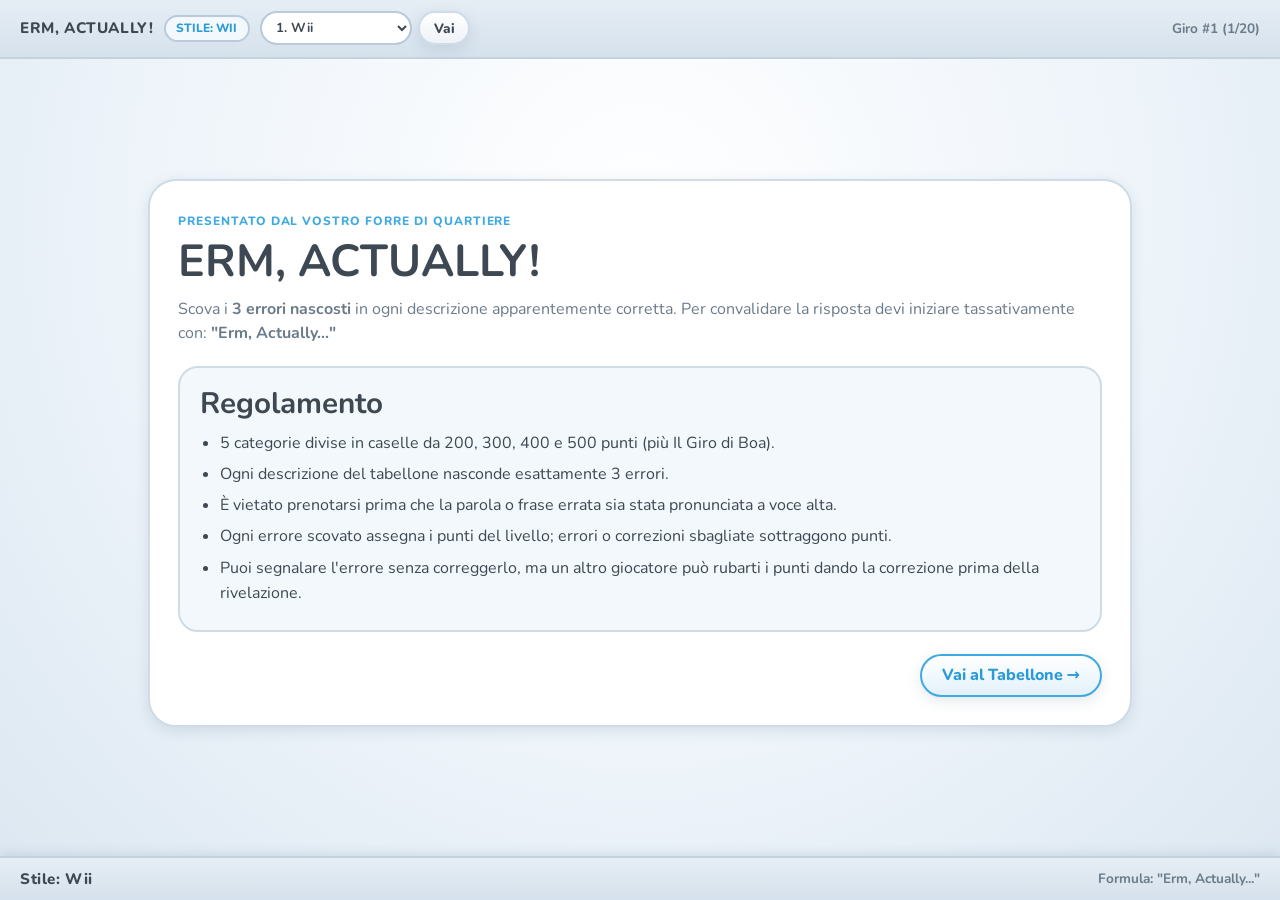
==== commit 1f644735: "Add files via upload" ====
--- a/campionario/index.html
+++ b/campionario/index.html
@@ -3,14 +3,12 @@
 <head>
   <meta charset="UTF-8" />
   <meta name="viewport" content="width=device-width, initial-scale=1.0" />
-  <title>Erm, Actually! — 15 stili (Wii → Vaporwave)</title>
+  <title>Erm, Actually! — 20 stili (01 Wii → 20 Cyberpunk)</title>
   <link rel="preconnect" href="https://fonts.googleapis.com" />
   <link rel="preconnect" href="https://fonts.gstatic.com" crossorigin />
   <link href="https://fonts.googleapis.com/css2?family=Chakra+Petch:wght@500;600;700&family=Exo+2:wght@500;700;800;900&family=Fredoka:wght@500;600;700&family=IBM+Plex+Mono:wght@500;700&family=Nunito:wght@600;700;800;900&family=Plus+Jakarta+Sans:wght@500;600;700;800&family=Quicksand:wght@600;700&family=Space+Grotesk:wght@700;800&family=Space+Mono:wght@400;700&family=VT323&display=swap" rel="stylesheet" />
   <style>
-    /* =========================================================
-       1. STILE WII (BASE)
-       ========================================================= */
+    /* 1. STILE WII */
     #app,
     #app.theme-wii {
       --font-main: "Nunito", "Varela Round", "Segoe UI", system-ui, sans-serif;
@@ -62,16 +60,266 @@
       --crt-display: none;
     }
 
-    /* =========================================================
-       2. STILE FRUTIGER AQUA
-       ========================================================= */
+    /* 2. STILE DORFIC CHIARO */
+    #app.theme-dorfic-chiaro {
+      --font-main: "Plus Jakarta Sans", "Nunito", "Segoe UI", system-ui, sans-serif;
+      --font-display: var(--font-main);
+      --bg-body: radial-gradient(circle at 78% 22%, rgba(255, 138, 24, 0.24) 0%, rgba(255, 138, 24, 0.06) 28%, transparent 52%), radial-gradient(circle at 18% 85%, rgba(255, 122, 0, 0.14) 0%, transparent 45%), linear-gradient(165deg, #f8fafc 0%, #eef2f6 52%, #e4eaf1 100%) fixed;
+      --bg-size: auto;
+      --bg-surface: rgba(255, 255, 255, 0.88);
+      --bg-elevated: #ffffff;
+      --bg-panel-soft: #f2f5f9;
+      --text-main: #18202c;
+      --text-muted: #5b687b;
+      --accent-cyan: #d95300;
+      --accent-gold: #d95300;
+      --eyebrow-bg: transparent;
+      --eyebrow-color: var(--accent-cyan);
+      --eyebrow-border: none;
+      --eyebrow-shadow: none;
+      --eyebrow-padding: 0;
+      --eyebrow-radius: 0;
+      --pink: #e11d67;
+      --green: #15803d;
+      --blue: #1d4ed8;
+      --danger: #dc2626;
+      --success: #15803d;
+      --border-subtle: rgba(24, 32, 44, 0.14);
+      --border-strong: rgba(255, 106, 0, 0.42);
+      --border-w: 0.125rem;
+      --panel-radius: 1.5rem;
+      --card-radius: 1.125rem;
+      --pill-radius: 62.4375rem;
+      --topbar-bg: rgba(255, 255, 255, 0.92);
+      --topbar-border: rgba(24, 32, 44, 0.14);
+      --topbar-shadow: 0 -6px 24px rgba(24, 32, 44, 0.08);
+      --btn-primary-bg: linear-gradient(180deg, #ff851b 0%, #ea580c 100%);
+      --btn-primary-color: #ffffff;
+      --btn-primary-border: #c2410c;
+      --btn-secondary-bg: #ffffff;
+      --btn-secondary-color: #18202c;
+      --btn-secondary-border: rgba(24, 32, 44, 0.18);
+      --card-shadow: 0 10px 28px rgba(24, 32, 44, 0.08), inset 0 1px 0 rgba(255, 255, 255, 0.9);
+      --card-shadow-hover: 0 14px 34px rgba(255, 106, 0, 0.18), 0 0 0 3px rgba(255, 122, 0, 0.22);
+      --panel-shadow: var(--card-shadow);
+      --title-shadow: none;
+      --panel-blur: blur(10px);
+      --btn-gloss-display: none;
+      --btn-gloss-before-display: none;
+      --rings-display: block;
+      --rings-bg: radial-gradient(circle, transparent 62%, rgba(255, 122, 0, 0.35) 64%, rgba(255, 122, 0, 0.12) 69%, transparent 72%) 0 0 / 8rem 8rem no-repeat;
+      --honey-bubbles-display: none;
+      --crt-display: none;
+    }
+
+    /* 3. STILE COTTAGE MINT */
+    #app.theme-cottage-mint {
+      --font-main: "Plus Jakarta Sans", "Segoe UI", system-ui, sans-serif;
+      --font-display: var(--font-main);
+      --bg-body: radial-gradient(ellipse at 14% 12%, rgba(188, 228, 208, 0.65) 0%, transparent 50%), radial-gradient(ellipse at 88% 18%, rgba(246, 214, 196, 0.52) 0%, transparent 48%), linear-gradient(180deg, #f5fbf7 0%, #eaf5ef 58%, #e4efe9 100%) fixed;
+      --bg-size: auto;
+      --bg-surface: rgba(255, 253, 249, 0.92);
+      --bg-elevated: rgba(243, 250, 246, 0.97);
+      --bg-panel-soft: #f6fafd;
+      --text-main: #21362d;
+      --text-muted: #5d786c;
+      --accent-gold: #2b7a5b;
+      --accent-cyan: #c96a4b;
+      --eyebrow-bg: transparent;
+      --eyebrow-color: var(--accent-cyan);
+      --eyebrow-border: none;
+      --eyebrow-shadow: none;
+      --eyebrow-padding: 0;
+      --eyebrow-radius: 0;
+      --pink: #d47a6a;
+      --green: #2d8a62;
+      --blue: #467d8c;
+      --danger: #c44536;
+      --success: #267d57;
+      --border-subtle: rgba(84, 134, 112, 0.34);
+      --border-strong: #9fb3c8;
+      --border-w: 0.125rem;
+      --panel-radius: 1.5rem;
+      --card-radius: 1.15rem;
+      --pill-radius: 62.4375rem;
+      --topbar-bg: var(--bg-elevated);
+      --topbar-border: var(--border-subtle);
+      --topbar-shadow: 0 0.15rem 0.6rem rgba(0, 0, 0, 0.08);
+      --btn-primary-bg: var(--bg-elevated);
+      --btn-primary-color: var(--accent-gold);
+      --btn-primary-border: var(--accent-cyan);
+      --btn-secondary-bg: var(--bg-surface);
+      --btn-secondary-color: var(--text-main);
+      --btn-secondary-border: var(--border-strong);
+      --card-shadow: 0 0.35rem 1.05rem rgba(33, 54, 45, 0.09);
+      --card-shadow-hover: 0 0 0 0.16rem rgba(201, 106, 75, 0.25), 0 0.55rem 1.3rem rgba(33, 54, 45, 0.14);
+      --panel-shadow: var(--card-shadow);
+      --title-shadow: none;
+      --panel-blur: none;
+      --btn-gloss-display: none;
+      --btn-gloss-before-display: none;
+      --rings-display: none;
+      --honey-bubbles-display: none;
+      --crt-display: none;
+    }
+
+    /* 4. STILE FRUTIGER AERO */
+    #app.theme-frutiger-aero {
+      --font-main: "Exo 2", "Segoe UI", system-ui, sans-serif;
+      --font-display: var(--font-main);
+      --bg-body: radial-gradient(ellipse at 75% 12%, rgba(255, 255, 255, 0.88) 0%, rgba(224, 249, 255, 0.45) 35%, transparent 65%), linear-gradient(155deg, #c6f6ff 0%, #8be8a8 52%, #35a7e2 100%) fixed;
+      --bg-size: auto;
+      --bg-surface: rgba(255, 255, 255, 0.68);
+      --bg-elevated: rgba(255, 255, 255, 0.84);
+      --bg-panel-soft: rgba(235, 251, 255, 0.82);
+      --text-main: #08324a;
+      --text-muted: #245d7a;
+      --accent-cyan: #0077c8;
+      --accent-gold: #0b6f3b;
+      --eyebrow-bg: transparent;
+      --eyebrow-color: var(--accent-cyan);
+      --eyebrow-border: none;
+      --eyebrow-shadow: none;
+      --eyebrow-padding: 0;
+      --eyebrow-radius: 0;
+      --pink: #d9267a;
+      --green: #169c3e;
+      --blue: #0077cc;
+      --danger: #cf1d37;
+      --success: #118a38;
+      --border-subtle: rgba(255, 255, 255, 0.9);
+      --border-strong: rgba(0, 132, 206, 0.55);
+      --border-w: 0.125rem;
+      --panel-radius: 1.65rem;
+      --card-radius: 1.25rem;
+      --pill-radius: 62.4375rem;
+      --topbar-bg: linear-gradient(180deg, rgba(255, 255, 255, 0.92) 0%, rgba(196, 242, 255, 0.88) 100%);
+      --topbar-border: rgba(255, 255, 255, 0.95);
+      --topbar-shadow: 0 -0.25rem 1.1rem rgba(14, 96, 148, 0.22);
+      --btn-primary-bg: linear-gradient(180deg, #7be8ff 0%, #1ba1e2 52%, #0d78b8 100%);
+      --btn-primary-color: #ffffff;
+      --btn-primary-border: rgba(255, 255, 255, 0.95);
+      --btn-secondary-bg: linear-gradient(180deg, #ffffff 0%, #dff5ff 100%);
+      --btn-secondary-color: #08324a;
+      --btn-secondary-border: rgba(255, 255, 255, 0.95);
+      --card-shadow: inset 0 0.08rem 0 rgba(255, 255, 255, 0.95), 0 0.45rem 1.2rem rgba(10, 82, 128, 0.2);
+      --card-shadow-hover: inset 0 0.08rem 0 rgba(255, 255, 255, 1), 0 0 0 0.2rem rgba(92, 224, 255, 0.55), 0 0.65rem 1.4rem rgba(10, 82, 128, 0.3);
+      --panel-shadow: var(--card-shadow);
+      --title-shadow: none;
+      --panel-blur: blur(12px);
+      --btn-gloss-display: block;
+      --btn-gloss-before-display: none;
+      --rings-display: none;
+      --honey-bubbles-display: none;
+      --crt-display: none;
+    }
+
+    /* 5. STILE UNICORN */
+    #app.theme-unicorn {
+      --font-main: "Plus Jakarta Sans", "Segoe UI", system-ui, sans-serif;
+      --font-display: var(--font-main);
+      --bg-body: radial-gradient(ellipse at 18% 12%, rgba(255, 166, 216, 0.45) 0%, transparent 48%), radial-gradient(ellipse at 85% 18%, rgba(118, 226, 245, 0.42) 0%, transparent 48%), linear-gradient(180deg, #fbf6ff 0%, #efe4ff 55%, #e5f3ff 100%) fixed;
+      --bg-size: auto;
+      --bg-surface: rgba(255, 250, 255, 0.88);
+      --bg-elevated: rgba(248, 238, 255, 0.96);
+      --bg-panel-soft: #f6fafd;
+      --text-main: #24183d;
+      --text-muted: #6c598c;
+      --accent-gold: #c4289b;
+      --accent-cyan: #009ec2;
+      --eyebrow-bg: transparent;
+      --eyebrow-color: var(--accent-cyan);
+      --eyebrow-border: none;
+      --eyebrow-shadow: none;
+      --eyebrow-padding: 0;
+      --eyebrow-radius: 0;
+      --pink: #e65ca8;
+      --green: #1ea885;
+      --blue: #5865f2;
+      --danger: #d92b6b;
+      --success: #169c77;
+      --border-subtle: rgba(164, 126, 214, 0.42);
+      --border-strong: #9fb3c8;
+      --border-w: 0.125rem;
+      --panel-radius: 1.5rem;
+      --card-radius: 1.15rem;
+      --pill-radius: 62.4375rem;
+      --topbar-bg: var(--bg-elevated);
+      --topbar-border: var(--border-subtle);
+      --topbar-shadow: 0 0.15rem 0.6rem rgba(0, 0, 0, 0.08);
+      --btn-primary-bg: var(--bg-elevated);
+      --btn-primary-color: var(--accent-gold);
+      --btn-primary-border: var(--accent-cyan);
+      --btn-secondary-bg: var(--bg-surface);
+      --btn-secondary-color: var(--text-main);
+      --btn-secondary-border: var(--border-strong);
+      --card-shadow: 0 0.25rem 0.9rem rgba(25, 40, 60, 0.14);
+      --card-shadow-hover: 0 0.25rem 0.9rem rgba(25, 40, 60, 0.14);
+      --panel-shadow: var(--card-shadow);
+      --title-shadow: none;
+      --panel-blur: none;
+      --btn-gloss-display: none;
+      --btn-gloss-before-display: none;
+      --rings-display: none;
+      --honey-bubbles-display: none;
+      --crt-display: none;
+    }
+    /* 6. STILE CARTOON */
+    #app.theme-cartoon {
+      --font-main: "Plus Jakarta Sans", "Space Grotesk", system-ui, sans-serif;
+      --font-display: "Space Grotesk", "Plus Jakarta Sans", sans-serif;
+      --bg-body: radial-gradient(circle at 12% 15%, rgba(230, 168, 46, 0.22), transparent 36%), radial-gradient(circle at 88% 18%, rgba(61, 139, 110, 0.16), transparent 38%), radial-gradient(circle at 75% 85%, rgba(217, 107, 67, 0.18), transparent 40%), linear-gradient(170deg, #fffaf0 0%, #f8ebd4 100%) fixed;
+      --bg-size: auto;
+      --bg-surface: #fffdf7;
+      --bg-elevated: #fff8ea;
+      --bg-panel-soft: #ffffff;
+      --text-main: #2b2118;
+      --text-muted: #5c4938;
+      --accent-cyan: #3d8b6e;
+      --accent-gold: #d96b43;
+      --eyebrow-bg: #e6a82e;
+      --eyebrow-color: #2b2118;
+      --eyebrow-border: 0.125rem solid #2b2118;
+      --eyebrow-shadow: none;
+      --eyebrow-padding: 0.16rem 0.7rem;
+      --eyebrow-radius: 62.4375rem;
+      --pink: #c94a7c;
+      --green: #3d8b6e;
+      --blue: #3b82a6;
+      --danger: #c83e37;
+      --success: #3d8b6e;
+      --border-subtle: #2b2118;
+      --border-strong: #2b2118;
+      --border-w: 0.15625rem;
+      --panel-radius: 1.5rem;
+      --card-radius: 1.25rem;
+      --pill-radius: 62.4375rem;
+      --topbar-bg: #fff8ea;
+      --topbar-border: #2b2118;
+      --topbar-shadow: 0 -0.25rem 0 #2b2118;
+      --btn-primary-bg: #d96b43;
+      --btn-primary-color: #ffffff;
+      --btn-primary-border: #2b2118;
+      --btn-secondary-bg: #ffffff;
+      --btn-secondary-color: #2b2118;
+      --btn-secondary-border: #2b2118;
+      --card-shadow: 0.25rem 0.3125rem 0 #2b2118;
+      --card-shadow-hover: 0.3125rem 0.4375rem 0 #2b2118;
+      --panel-shadow: var(--card-shadow);
+      --title-shadow: 0.125rem 0.1875rem 0 #e6a82e;
+      --panel-blur: none;
+      --btn-gloss-display: none;
+      --btn-gloss-before-display: none;
+      --rings-display: none;
+      --honey-bubbles-display: none;
+      --crt-display: none;
+    }
+
+    /* 7. STILE FRUTIGER AQUA */
     #app.theme-frutiger-aqua {
       --font-main: "Quicksand", "Segoe UI", system-ui, sans-serif;
       --font-display: var(--font-main);
-      --bg-body:
-        radial-gradient(circle at 18% 22%, rgba(164, 250, 255, 0.72) 0%, transparent 45%),
-        radial-gradient(circle at 82% 78%, rgba(80, 225, 235, 0.55) 0%, transparent 48%),
-        linear-gradient(180deg, #63d8ec 0%, #249ec4 55%, #116b94 100%) fixed;
+      --bg-body: radial-gradient(circle at 18% 22%, rgba(164, 250, 255, 0.72) 0%, transparent 45%), radial-gradient(circle at 82% 78%, rgba(80, 225, 235, 0.55) 0%, transparent 48%), linear-gradient(180deg, #63d8ec 0%, #249ec4 55%, #116b94 100%) fixed;
       --bg-size: auto;
       --bg-surface: rgba(235, 253, 255, 0.74);
       --bg-elevated: rgba(255, 255, 255, 0.88);
@@ -118,133 +366,11 @@
       --crt-display: none;
     }
 
-    /* =========================================================
-       3. STILE FRUTIGER AERO
-       ========================================================= */
-    #app.theme-frutiger-aero {
-      --font-main: "Exo 2", "Segoe UI", system-ui, sans-serif;
-      --font-display: var(--font-main);
-      --bg-body:
-        radial-gradient(ellipse at 75% 12%, rgba(255, 255, 255, 0.88) 0%, rgba(224, 249, 255, 0.45) 35%, transparent 65%),
-        linear-gradient(155deg, #c6f6ff 0%, #8be8a8 52%, #35a7e2 100%) fixed;
-      --bg-size: auto;
-      --bg-surface: rgba(255, 255, 255, 0.68);
-      --bg-elevated: rgba(255, 255, 255, 0.84);
-      --bg-panel-soft: rgba(235, 251, 255, 0.82);
-      --text-main: #08324a;
-      --text-muted: #245d7a;
-      --accent-cyan: #0077c8;
-      --accent-gold: #0b6f3b;
-      --eyebrow-bg: transparent;
-      --eyebrow-color: var(--accent-cyan);
-      --eyebrow-border: none;
-      --eyebrow-shadow: none;
-      --eyebrow-padding: 0;
-      --eyebrow-radius: 0;
-      --pink: #d9267a;
-      --green: #169c3e;
-      --blue: #0077cc;
-      --danger: #cf1d37;
-      --success: #118a38;
-      --border-subtle: rgba(255, 255, 255, 0.9);
-      --border-strong: rgba(0, 132, 206, 0.55);
-      --border-w: 0.125rem;
-      --panel-radius: 1.65rem;
-      --card-radius: 1.25rem;
-      --pill-radius: 62.4375rem;
-      --topbar-bg: linear-gradient(180deg, rgba(255, 255, 255, 0.92) 0%, rgba(196, 242, 255, 0.88) 100%);
-      --topbar-border: rgba(255, 255, 255, 0.95);
-      --topbar-shadow: 0 -0.25rem 1.1rem rgba(14, 96, 148, 0.22);
-      --btn-primary-bg: linear-gradient(180deg, #7be8ff 0%, #1ba1e2 52%, #0d78b8 100%);
-      --btn-primary-color: #ffffff;
-      --btn-primary-border: rgba(255, 255, 255, 0.95);
-      --btn-secondary-bg: linear-gradient(180deg, #ffffff 0%, #dff5ff 100%);
-      --btn-secondary-color: #08324a;
-      --btn-secondary-border: rgba(255, 255, 255, 0.95);
-      --card-shadow: inset 0 0.08rem 0 rgba(255, 255, 255, 0.95), 0 0.45rem 1.2rem rgba(10, 82, 128, 0.2);
-      --card-shadow-hover: inset 0 0.08rem 0 rgba(255, 255, 255, 1), 0 0 0 0.2rem rgba(92, 224, 255, 0.55), 0 0.65rem 1.4rem rgba(10, 82, 128, 0.3);
-      --panel-shadow: var(--card-shadow);
-      --title-shadow: none;
-      --panel-blur: blur(12px);
-      --btn-gloss-display: block;
-      --btn-gloss-before-display: none;
-      --rings-display: none;
-      --honey-bubbles-display: none;
-      --crt-display: none;
-    }
-
-    /* =========================================================
-       4. STILE DORFIC CHIARO
-       ========================================================= */
-    #app.theme-dorfic-chiaro {
-      --font-main: "Plus Jakarta Sans", "Nunito", "Segoe UI", system-ui, sans-serif;
-      --font-display: var(--font-main);
-      --bg-body:
-        radial-gradient(circle at 78% 22%, rgba(255, 138, 24, 0.24) 0%, rgba(255, 138, 24, 0.06) 28%, transparent 52%),
-        radial-gradient(circle at 18% 85%, rgba(255, 122, 0, 0.14) 0%, transparent 45%),
-        linear-gradient(165deg, #f8fafc 0%, #eef2f6 52%, #e4eaf1 100%) fixed;
-      --bg-size: auto;
-      --bg-surface: rgba(255, 255, 255, 0.88);
-      --bg-elevated: #ffffff;
-      --bg-panel-soft: #f2f5f9;
-      --text-main: #18202c;
-      --text-muted: #5b687b;
-      --accent-cyan: #d95300;
-      --accent-gold: #d95300;
-      --eyebrow-bg: transparent;
-      --eyebrow-color: var(--accent-cyan);
-      --eyebrow-border: none;
-      --eyebrow-shadow: none;
-      --eyebrow-padding: 0;
-      --eyebrow-radius: 0;
-      --pink: #e11d67;
-      --green: #15803d;
-      --blue: #1d4ed8;
-      --danger: #dc2626;
-      --success: #15803d;
-      --border-subtle: rgba(24, 32, 44, 0.14);
-      --border-strong: rgba(255, 106, 0, 0.42);
-      --border-w: 0.125rem;
-      --panel-radius: 1.5rem;
-      --card-radius: 1.125rem;
-      --pill-radius: 62.4375rem;
-      --topbar-bg: rgba(255, 255, 255, 0.92);
-      --topbar-border: rgba(24, 32, 44, 0.14);
-      --topbar-shadow: 0 -6px 24px rgba(24, 32, 44, 0.08);
-      --btn-primary-bg: linear-gradient(180deg, #ff851b 0%, #ea580c 100%);
-      --btn-primary-color: #ffffff;
-      --btn-primary-border: #c2410c;
-      --btn-secondary-bg: #ffffff;
-      --btn-secondary-color: #18202c;
-      --btn-secondary-border: rgba(24, 32, 44, 0.18);
-      --card-shadow: 0 10px 28px rgba(24, 32, 44, 0.08), inset 0 1px 0 rgba(255, 255, 255, 0.9);
-      --card-shadow-hover: 0 14px 34px rgba(255, 106, 0, 0.18), 0 0 0 3px rgba(255, 122, 0, 0.22);
-      --panel-shadow: var(--card-shadow);
-      --title-shadow: none;
-      --panel-blur: blur(10px);
-      --btn-gloss-display: none;
-      --btn-gloss-before-display: none;
-      --rings-display: block;
-      --rings-bg:
-        radial-gradient(circle, transparent 62%, rgba(255, 122, 0, 0.35) 64%, rgba(255, 122, 0, 0.12) 69%, transparent 72%) 0 0 / 8rem 8rem no-repeat,
-        radial-gradient(circle, transparent 62%, rgba(255, 122, 0, 0.28) 64%, rgba(255, 122, 0, 0.1) 69%, transparent 72%) 8.5rem 2.5rem / 6.5rem 6.5rem no-repeat,
-        radial-gradient(circle, transparent 62%, rgba(255, 122, 0, 0.24) 64%, rgba(255, 122, 0, 0.08) 69%, transparent 72%) 3.5rem 8.5rem / 7rem 7rem no-repeat;
-      --honey-bubbles-display: none;
-      --crt-display: none;
-    }
-
-    /* =========================================================
-       5. STILE FRUTIGER HONEY
-       ========================================================= */
+    /* 8. STILE FRUTIGER HONEY */
     #app.theme-frutiger-honey {
       --font-main: "Plus Jakarta Sans", "Segoe UI", system-ui, sans-serif;
       --font-display: "Space Grotesk", "Plus Jakarta Sans", sans-serif;
-      --bg-body:
-        radial-gradient(circle at 12% 14%, rgba(255, 149, 0, 0.34), transparent 34%),
-        radial-gradient(circle at 86% 16%, rgba(56, 189, 248, 0.28), transparent 36%),
-        radial-gradient(circle at 75% 82%, rgba(251, 146, 60, 0.28), transparent 42%),
-        radial-gradient(circle at 22% 84%, rgba(52, 211, 153, 0.18), transparent 38%),
-        linear-gradient(165deg, #fffaf3 0%, #ffedd5 46%, #e0f2fe 100%) fixed;
+      --bg-body: radial-gradient(circle at 12% 14%, rgba(255, 149, 0, 0.34), transparent 34%), radial-gradient(circle at 86% 16%, rgba(56, 189, 248, 0.28), transparent 36%), radial-gradient(circle at 75% 82%, rgba(251, 146, 60, 0.28), transparent 42%), radial-gradient(circle at 22% 84%, rgba(52, 211, 153, 0.18), transparent 38%), linear-gradient(165deg, #fffaf3 0%, #ffedd5 46%, #e0f2fe 100%) fixed;
       --bg-size: auto;
       --bg-surface: rgba(255, 255, 255, 0.72);
       --bg-elevated: rgba(255, 255, 255, 0.88);
@@ -279,14 +405,8 @@
       --btn-secondary-bg: linear-gradient(180deg, #ffffff 0%, #f1f5f9 100%);
       --btn-secondary-color: #182232;
       --btn-secondary-border: rgba(255, 255, 255, 0.95);
-      --card-shadow:
-        0 12px 30px rgba(194, 65, 12, 0.14),
-        0 4px 12px rgba(15, 23, 42, 0.07),
-        inset 0 1.5px 0 rgba(255, 255, 255, 0.95);
-      --card-shadow-hover:
-        0 0 0 3px rgba(255, 122, 0, 0.28),
-        0 14px 32px rgba(234, 88, 12, 0.26),
-        inset 0 1.5px 0 rgba(255, 255, 255, 0.98);
+      --card-shadow: 0 12px 30px rgba(194, 65, 12, 0.14), 0 4px 12px rgba(15, 23, 42, 0.07), inset 0 1.5px 0 rgba(255, 255, 255, 0.95);
+      --card-shadow-hover: 0 0 0 3px rgba(255, 122, 0, 0.28), 0 14px 32px rgba(234, 88, 12, 0.26), inset 0 1.5px 0 rgba(255, 255, 255, 0.98);
       --panel-shadow: var(--card-shadow);
       --title-shadow: none;
       --panel-blur: blur(16px) saturate(145%);
@@ -297,52 +417,47 @@
       --crt-display: none;
     }
 
-    /* =========================================================
-       6. STILE TROPICAL CORE
-       ========================================================= */
-    #app.theme-tropical-core {
-      --font-main: "Fredoka", "Plus Jakarta Sans", sans-serif;
+    /* 9. STILE SWISS BAUHAUS */
+    #app.theme-swiss-bahuaus {
+      --font-main: "Plus Jakarta Sans", "Segoe UI", system-ui, sans-serif;
       --font-display: var(--font-main);
-      --bg-body:
-        radial-gradient(circle at 12% 15%, rgba(255, 214, 64, 0.35) 0%, transparent 40%),
-        radial-gradient(circle at 88% 82%, rgba(255, 92, 124, 0.28) 0%, transparent 45%),
-        linear-gradient(145deg, #073b3a 0%, #0b5c53 52%, #138a68 100%) fixed;
-      --bg-size: auto;
-      --bg-surface: rgba(9, 52, 49, 0.86);
-      --bg-elevated: rgba(16, 76, 70, 0.92);
-      --bg-panel-soft: rgba(6, 35, 34, 0.9);
-      --text-main: #fffaf0;
-      --text-muted: #a9e5d6;
-      --accent-cyan: #2cf5c8;
-      --accent-gold: #ffd23f;
+      --bg-body: #eef4fa;
+      --bg-size: auto;
+      --bg-surface: #ffffff;
+      --bg-elevated: #faf8f4;
+      --bg-panel-soft: #f6fafd;
+      --text-main: #111111;
+      --text-muted: #525252;
+      --accent-gold: #d62828;
+      --accent-cyan: #005bb5;
       --eyebrow-bg: transparent;
       --eyebrow-color: var(--accent-cyan);
       --eyebrow-border: none;
       --eyebrow-shadow: none;
       --eyebrow-padding: 0;
       --eyebrow-radius: 0;
-      --pink: #ff6b9d;
-      --green: #4ef07c;
-      --blue: #46c8ff;
-      --danger: #ff5454;
-      --success: #45eb78;
-      --border-subtle: #258577;
-      --border-strong: #ff8c3b;
+      --pink: #d62828;
+      --green: #147a47;
+      --blue: #005bb5;
+      --danger: #b91c1c;
+      --success: #147a47;
+      --border-subtle: #111111;
+      --border-strong: #9fb3c8;
       --border-w: 0.125rem;
-      --panel-radius: 1.65rem;
-      --card-radius: 1.25rem;
+      --panel-radius: 1.5rem;
+      --card-radius: 1.15rem;
       --pill-radius: 62.4375rem;
-      --topbar-bg: linear-gradient(180deg, #0e4a45 0%, #072c2a 100%);
-      --topbar-border: #ffd23f;
-      --topbar-shadow: 0 -0.25rem 1rem rgba(3, 24, 23, 0.65);
-      --btn-primary-bg: linear-gradient(180deg, #ff9e3d 0%, #ff5a36 100%);
-      --btn-primary-color: #ffffff;
-      --btn-primary-border: #ffd23f;
-      --btn-secondary-bg: linear-gradient(180deg, #15665e 0%, #0d4540 100%);
-      --btn-secondary-color: #fffaf0;
-      --btn-secondary-border: #2cf5c8;
-      --card-shadow: 0 0.4rem 1.05rem rgba(3, 24, 23, 0.55);
-      --card-shadow-hover: 0 0 0 0.1875rem rgba(255, 210, 63, 0.35), 0 0.55rem 1.3rem rgba(3, 24, 23, 0.72);
+      --topbar-bg: var(--bg-elevated);
+      --topbar-border: var(--border-subtle);
+      --topbar-shadow: 0 0.15rem 0.6rem rgba(0, 0, 0, 0.08);
+      --btn-primary-bg: var(--bg-elevated);
+      --btn-primary-color: var(--accent-gold);
+      --btn-primary-border: var(--accent-cyan);
+      --btn-secondary-bg: var(--bg-surface);
+      --btn-secondary-color: var(--text-main);
+      --btn-secondary-border: var(--border-strong);
+      --card-shadow: 0 0.25rem 0.9rem rgba(25, 40, 60, 0.14);
+      --card-shadow-hover: 0 0.25rem 0.9rem rgba(25, 40, 60, 0.14);
       --panel-shadow: var(--card-shadow);
       --title-shadow: none;
       --panel-blur: none;
@@ -353,79 +468,11 @@
       --crt-display: none;
     }
 
-    /* =========================================================
-       7. STILE CARTOON
-       ========================================================= */
-    #app.theme-cartoon {
-      --font-main: "Plus Jakarta Sans", "Space Grotesk", system-ui, sans-serif;
-      --font-display: "Space Grotesk", "Plus Jakarta Sans", sans-serif;
-      --bg-body:
-        radial-gradient(circle at 12% 15%, rgba(230, 168, 46, 0.22), transparent 36%),
-        radial-gradient(circle at 88% 18%, rgba(61, 139, 110, 0.16), transparent 38%),
-        radial-gradient(circle at 75% 85%, rgba(217, 107, 67, 0.18), transparent 40%),
-        linear-gradient(170deg, #fffaf0 0%, #f8ebd4 100%) fixed;
-      --bg-size: auto;
-      --bg-surface: #fffdf7;
-      --bg-elevated: #fff8ea;
-      --bg-panel-soft: #ffffff;
-      --text-main: #2b2118;
-      --text-muted: #5c4938;
-      --accent-cyan: #3d8b6e;
-      --accent-gold: #d96b43;
-      --eyebrow-bg: #e6a82e;
-      --eyebrow-color: #2b2118;
-      --eyebrow-border: 0.125rem solid #2b2118;
-      --eyebrow-shadow: none;
-      --eyebrow-padding: 0.16rem 0.7rem;
-      --eyebrow-radius: 62.4375rem;
-      --pink: #c94a7c;
-      --green: #3d8b6e;
-      --blue: #3b82a6;
-      --danger: #c83e37;
-      --success: #3d8b6e;
-      --border-subtle: #2b2118;
-      --border-strong: #2b2118;
-      --border-w: 0.15625rem;
-      --panel-radius: 1.5rem;
-      --card-radius: 1.25rem;
-      --pill-radius: 62.4375rem;
-      --topbar-bg: #fff8ea;
-      --topbar-border: #2b2118;
-      --topbar-shadow: 0 -0.25rem 0 #2b2118;
-      --btn-primary-bg: #d96b43;
-      --btn-primary-color: #ffffff;
-      --btn-primary-border: #2b2118;
-      --btn-secondary-bg: #ffffff;
-      --btn-secondary-color: #2b2118;
-      --btn-secondary-border: #2b2118;
-      --card-shadow: 0.25rem 0.3125rem 0 #2b2118;
-      --card-shadow-hover: 0.3125rem 0.4375rem 0 #2b2118;
-      --panel-shadow: var(--card-shadow);
-      --title-shadow: 0.125rem 0.1875rem 0 #e6a82e;
-      --panel-blur: none;
-      --btn-gloss-display: none;
-      --btn-gloss-before-display: none;
-      --rings-display: none;
-      --honey-bubbles-display: none;
-      --crt-display: none;
-    }
-
-    /* =========================================================
-       8. STILE WEBCORE
-       ========================================================= */
+    /* 10. STILE WEBCORE */
     #app.theme-webcore {
       --font-main: "Space Mono", "VT323", monospace;
       --font-display: var(--font-main);
-      --bg-body:
-        radial-gradient(circle at 15% 15%, rgba(255, 255, 255, 0.35), transparent 45%),
-        repeating-linear-gradient(
-          45deg,
-          rgba(255, 255, 255, 0.08) 0px,
-          rgba(255, 255, 255, 0.08) 2px,
-          transparent 2px,
-          transparent 8px
-        ),
-        linear-gradient(180deg, #5f8696 0%, #456878 55%, #345160 100%) fixed;
+      --bg-body: radial-gradient(circle at 15% 15%, rgba(255, 255, 255, 0.35), transparent 45%), repeating-linear-gradient(45deg, rgba(255, 255, 255, 0.08) 0px, rgba(255, 255, 255, 0.08) 2px, transparent 2px, transparent 8px), linear-gradient(180deg, #5f8696 0%, #456878 55%, #345160 100%) fixed;
       --bg-size: auto;
       --bg-surface: #c0c7d0;
       --bg-elevated: #cfd5dd;
@@ -460,18 +507,9 @@
       --btn-secondary-bg: #c0c7d0;
       --btn-secondary-color: #0b0f17;
       --btn-secondary-border: #dfe4ea;
-      --card-shadow:
-        inset 0.125rem 0.125rem 0 #ffffff,
-        inset -0.125rem -0.125rem 0 #444b54,
-        0.125rem 0.125rem 0 rgba(11, 15, 23, 0.35);
-      --card-shadow-hover:
-        inset 0.125rem 0.125rem 0 #ffffff,
-        inset -0.125rem -0.125rem 0 #444b54,
-        0.2rem 0.2rem 0 rgba(11, 15, 23, 0.45);
-      --panel-shadow:
-        inset 0.125rem 0.125rem 0 #dfe4ea,
-        inset -0.125rem -0.125rem 0 #444b54,
-        0.2rem 0.2rem 0 rgba(11, 15, 23, 0.38);
+      --card-shadow: inset 0.125rem 0.125rem 0 #ffffff, inset -0.125rem -0.125rem 0 #444b54, 0.125rem 0.125rem 0 rgba(11, 15, 23, 0.35);
+      --card-shadow-hover: inset 0.125rem 0.125rem 0 #ffffff, inset -0.125rem -0.125rem 0 #444b54, 0.2rem 0.2rem 0 rgba(11, 15, 23, 0.45);
+      --panel-shadow: inset 0.125rem 0.125rem 0 #dfe4ea, inset -0.125rem -0.125rem 0 #444b54, 0.2rem 0.2rem 0 rgba(11, 15, 23, 0.38);
       --title-shadow: none;
       --panel-blur: none;
       --btn-gloss-display: none;
@@ -481,9 +519,110 @@
       --crt-display: none;
     }
 
-    /* =========================================================
-       9. STILE LEGNOSO
-       ========================================================= */
+    /* 11. STILE DORFIC */
+    #app.theme-dorfic {
+      --font-main: "Plus Jakarta Sans", "Nunito", "Segoe UI", system-ui, sans-serif;
+      --font-display: var(--font-main);
+      --bg-body: radial-gradient(circle at 80% 18%, rgba(255, 214, 153, 0.36) 0%, rgba(255, 138, 24, 0.14) 30%, transparent 56%), radial-gradient(circle at 16% 86%, rgba(255, 196, 120, 0.28) 0%, transparent 48%), linear-gradient(160deg, #ff851b 0%, #f96b08 52%, #e05200 100%) fixed;
+      --bg-size: auto;
+      --bg-surface: rgba(234, 88, 12, 0.88);
+      --bg-elevated: #c2410c;
+      --bg-panel-soft: rgba(154, 52, 18, 0.72);
+      --text-main: #ffffff;
+      --text-muted: rgba(255, 255, 255, 0.84);
+      --accent-cyan: #ffedd5;
+      --accent-gold: #ffffff;
+      --eyebrow-bg: transparent;
+      --eyebrow-color: #fff7ed;
+      --eyebrow-border: none;
+      --eyebrow-shadow: none;
+      --eyebrow-padding: 0;
+      --eyebrow-radius: 0;
+      --pink: #ff6fa8;
+      --green: #4ade80;
+      --blue: #60a5fa;
+      --danger: #ffe4e6;
+      --success: #dcfce7;
+      --border-subtle: rgba(255, 255, 255, 0.28);
+      --border-strong: rgba(255, 255, 255, 0.72);
+      --border-w: 0.125rem;
+      --panel-radius: 1.5rem;
+      --card-radius: 1.25rem;
+      --pill-radius: 62.4375rem;
+      --topbar-bg: rgba(154, 52, 18, 0.86);
+      --topbar-border: rgba(255, 255, 255, 0.24);
+      --topbar-shadow: 0 -0.375rem 1.5rem rgba(95, 28, 0, 0.32);
+      --btn-primary-bg: linear-gradient(180deg, #ff7b00 0%, #c2410c 100%);
+      --btn-primary-color: #ffffff;
+      --btn-primary-border: #ffffff;
+      --btn-secondary-bg: rgba(154, 52, 18, 0.84);
+      --btn-secondary-color: #ffffff;
+      --btn-secondary-border: rgba(255, 255, 255, 0.42);
+      --card-shadow: 0 0.625rem 1.75rem rgba(105, 32, 0, 0.28), inset 0 0.0625rem 0 rgba(255, 255, 255, 0.28);
+      --card-shadow-hover: 0 0.875rem 2.125rem rgba(90, 26, 0, 0.38), 0 0 0 0.1875rem rgba(255, 255, 255, 0.32);
+      --panel-shadow: var(--card-shadow);
+      --title-shadow: none;
+      --panel-blur: blur(10px);
+      --btn-gloss-display: none;
+      --btn-gloss-before-display: none;
+      --rings-display: block;
+      --rings-bg: radial-gradient(circle, transparent 62%, rgba(255, 255, 255, 0.28) 64%, rgba(255, 255, 255, 0.1) 69%, transparent 72%) 0 0 / 8rem 8rem no-repeat;
+      --honey-bubbles-display: none;
+      --crt-display: none;
+    }
+
+    /* 12. STILE TROPICAL CORE */
+    #app.theme-tropical-core {
+      --font-main: "Fredoka", "Plus Jakarta Sans", sans-serif;
+      --font-display: var(--font-main);
+      --bg-body: radial-gradient(circle at 12% 15%, rgba(255, 214, 64, 0.35) 0%, transparent 40%), radial-gradient(circle at 88% 82%, rgba(255, 92, 124, 0.28) 0%, transparent 45%), linear-gradient(145deg, #073b3a 0%, #0b5c53 52%, #138a68 100%) fixed;
+      --bg-size: auto;
+      --bg-surface: rgba(9, 52, 49, 0.86);
+      --bg-elevated: rgba(16, 76, 70, 0.92);
+      --bg-panel-soft: rgba(6, 35, 34, 0.9);
+      --text-main: #fffaf0;
+      --text-muted: #a9e5d6;
+      --accent-cyan: #2cf5c8;
+      --accent-gold: #ffd23f;
+      --eyebrow-bg: transparent;
+      --eyebrow-color: var(--accent-cyan);
+      --eyebrow-border: none;
+      --eyebrow-shadow: none;
+      --eyebrow-padding: 0;
+      --eyebrow-radius: 0;
+      --pink: #ff6b9d;
+      --green: #4ef07c;
+      --blue: #46c8ff;
+      --danger: #ff5454;
+      --success: #45eb78;
+      --border-subtle: #258577;
+      --border-strong: #ff8c3b;
+      --border-w: 0.125rem;
+      --panel-radius: 1.65rem;
+      --card-radius: 1.25rem;
+      --pill-radius: 62.4375rem;
+      --topbar-bg: linear-gradient(180deg, #0e4a45 0%, #072c2a 100%);
+      --topbar-border: #ffd23f;
+      --topbar-shadow: 0 -0.25rem 1rem rgba(3, 24, 23, 0.65);
+      --btn-primary-bg: linear-gradient(180deg, #ff9e3d 0%, #ff5a36 100%);
+      --btn-primary-color: #ffffff;
+      --btn-primary-border: #ffd23f;
+      --btn-secondary-bg: linear-gradient(180deg, #15665e 0%, #0d4540 100%);
+      --btn-secondary-color: #fffaf0;
+      --btn-secondary-border: #2cf5c8;
+      --card-shadow: 0 0.4rem 1.05rem rgba(3, 24, 23, 0.55);
+      --card-shadow-hover: 0 0 0 0.1875rem rgba(255, 210, 63, 0.35), 0 0.55rem 1.3rem rgba(3, 24, 23, 0.72);
+      --panel-shadow: var(--card-shadow);
+      --title-shadow: none;
+      --panel-blur: none;
+      --btn-gloss-display: none;
+      --btn-gloss-before-display: none;
+      --rings-display: none;
+      --honey-bubbles-display: none;
+      --crt-display: none;
+    }
+
+    /* 13. STILE LEGNOSO */
     #app.theme-legnoso {
       --font-main: "Chakra Petch", "IBM Plex Mono", sans-serif;
       --font-display: var(--font-main);
@@ -534,16 +673,62 @@
       --crt-display: none;
     }
 
-    /* =========================================================
-       10. STILE RETRO
-       ========================================================= */
+    /* 14. STILE NIGHT */
+    #app.theme-night {
+      --font-main: "Plus Jakarta Sans", "Segoe UI", system-ui, sans-serif;
+      --font-display: "Space Grotesk", "Plus Jakarta Sans", sans-serif;
+      --bg-body: radial-gradient(circle at 15% 12%, rgba(255, 209, 102, 0.09), transparent 36%), radial-gradient(circle at 85% 18%, rgba(56, 189, 248, 0.11), transparent 38%), radial-gradient(ellipse at 50% 85%, rgba(167, 139, 250, 0.08), transparent 48%), linear-gradient(180deg, #0b1120 0%, #070b14 100%) fixed;
+      --bg-size: auto;
+      --bg-surface: #0e1729;
+      --bg-elevated: #15223b;
+      --bg-panel-soft: #090e1a;
+      --text-main: #f4f7fc;
+      --text-muted: #b4c2d8;
+      --accent-cyan: #38bdf8;
+      --accent-gold: #ffd166;
+      --eyebrow-bg: transparent;
+      --eyebrow-color: var(--accent-cyan);
+      --eyebrow-border: none;
+      --eyebrow-shadow: none;
+      --eyebrow-padding: 0;
+      --eyebrow-radius: 0;
+      --pink: #f472b6;
+      --green: #34d399;
+      --blue: #60a5fa;
+      --danger: #ff6b6b;
+      --success: #4ade80;
+      --border-subtle: rgba(148, 163, 184, 0.18);
+      --border-strong: rgba(255, 209, 102, 0.45);
+      --border-w: 0.1rem;
+      --panel-radius: 1.75rem;
+      --card-radius: 1.25rem;
+      --pill-radius: 62.4375rem;
+      --topbar-bg: rgba(10, 16, 30, 0.92);
+      --topbar-border: rgba(255, 209, 102, 0.24);
+      --topbar-shadow: 0 -8px 24px rgba(2, 6, 15, 0.75);
+      --btn-primary-bg: linear-gradient(180deg, #ffd670 0%, #eab308 100%);
+      --btn-primary-color: #090e1a;
+      --btn-primary-border: #ffe599;
+      --btn-secondary-bg: linear-gradient(180deg, #182642 0%, #10192d 100%);
+      --btn-secondary-color: #f4f7fc;
+      --btn-secondary-border: rgba(255, 255, 255, 0.18);
+      --card-shadow: 0 12px 32px rgba(2, 6, 15, 0.62), inset 0 1px 0 rgba(255, 255, 255, 0.06);
+      --card-shadow-hover: 0 0 0 3px rgba(255, 209, 102, 0.24), 0 14px 34px rgba(2, 6, 15, 0.78);
+      --panel-shadow: var(--card-shadow);
+      --title-shadow: 0 2px 18px rgba(255, 209, 102, 0.18);
+      --panel-blur: blur(12px);
+      --btn-gloss-display: none;
+      --btn-gloss-before-display: none;
+      --rings-display: none;
+      --honey-bubbles-display: none;
+      --crt-display: none;
+    }
+
+    /* 15. STILE RETRO */
     #app.theme-retro {
       --font-main: "Space Grotesk", "Plus Jakarta Sans", system-ui, sans-serif;
       --font-display: var(--font-main);
-      --bg-body:
-        radial-gradient(circle at 15% 15%, rgba(236, 72, 153, 0.22), transparent 38%),
-        radial-gradient(circle at 85% 20%, rgba(34, 211, 238, 0.2), transparent 40%),
-        linear-gradient(180deg, #12082b 0%, #090517 100%) fixed;
+      --bg-body: radial-gradient(circle at 15% 15%, rgba(236, 72, 153, 0.22), transparent 38%), radial-gradient(circle at 85% 20%, rgba(34, 211, 238, 0.2), transparent 40%), linear-gradient(180deg, #12082b 0%, #090517 100%) fixed;
       --bg-size: auto;
       --bg-surface: rgba(20, 11, 46, 0.92);
       --bg-elevated: rgba(25, 14, 58, 0.92);
@@ -590,76 +775,62 @@
       --crt-display: block;
     }
 
-    /* =========================================================
-       11. STILE DORFIC
-       ========================================================= */
-    #app.theme-dorfic {
-      --font-main: "Plus Jakarta Sans", "Nunito", "Segoe UI", system-ui, sans-serif;
+    /* 16. STILE VAPORWAVE */
+    #app.theme-vaporwave {
+      --font-main: "Plus Jakarta Sans", "Segoe UI", system-ui, sans-serif;
       --font-display: var(--font-main);
-      --bg-body:
-        radial-gradient(circle at 80% 18%, rgba(255, 214, 153, 0.36) 0%, rgba(255, 138, 24, 0.14) 30%, transparent 56%),
-        radial-gradient(circle at 16% 86%, rgba(255, 196, 120, 0.28) 0%, transparent 48%),
-        linear-gradient(160deg, #ff851b 0%, #f96b08 52%, #e05200 100%) fixed;
-      --bg-size: auto;
-      --bg-surface: rgba(234, 88, 12, 0.88);
-      --bg-elevated: #c2410c;
-      --bg-panel-soft: rgba(154, 52, 18, 0.72);
-      --text-main: #ffffff;
-      --text-muted: rgba(255, 255, 255, 0.84);
-      --accent-cyan: #ffedd5;
-      --accent-gold: #ffffff;
+      --bg-body: radial-gradient(circle at 20% 15%, rgba(255, 113, 206, 0.28), transparent 38%), radial-gradient(circle at 82% 20%, rgba(1, 205, 254, 0.24), transparent 40%), radial-gradient(circle at 50% 90%, rgba(185, 103, 255, 0.3), transparent 48%), linear-gradient(180deg, #190936 0%, #2b1052 52%, #110624 100%) fixed;
+      --bg-size: auto;
+      --bg-surface: rgba(34, 14, 68, 0.86);
+      --bg-elevated: rgba(54, 23, 106, 0.92);
+      --bg-panel-soft: #f6fafd;
+      --text-main: #fdf4ff;
+      --text-muted: #e2c8ff;
+      --accent-gold: #ff71ce;
+      --accent-cyan: #01cdfe;
       --eyebrow-bg: transparent;
-      --eyebrow-color: #fff7ed;
+      --eyebrow-color: var(--accent-cyan);
       --eyebrow-border: none;
       --eyebrow-shadow: none;
       --eyebrow-padding: 0;
       --eyebrow-radius: 0;
-      --pink: #ff6fa8;
-      --green: #4ade80;
-      --blue: #60a5fa;
-      --danger: #ffe4e6;
-      --success: #dcfce7;
-      --border-subtle: rgba(255, 255, 255, 0.28);
-      --border-strong: rgba(255, 255, 255, 0.72);
+      --pink: #ff71ce;
+      --green: #05ffa1;
+      --blue: #01cdfe;
+      --danger: #ff4d8d;
+      --success: #05ffa1;
+      --border-subtle: rgba(1, 205, 254, 0.45);
+      --border-strong: rgba(255, 113, 206, 0.72);
       --border-w: 0.125rem;
       --panel-radius: 1.5rem;
-      --card-radius: 1.25rem;
+      --card-radius: 1.15rem;
       --pill-radius: 62.4375rem;
-      --topbar-bg: rgba(154, 52, 18, 0.86);
-      --topbar-border: rgba(255, 255, 255, 0.24);
-      --topbar-shadow: 0 -0.375rem 1.5rem rgba(95, 28, 0, 0.32);
-      --btn-primary-bg: linear-gradient(180deg, #ff7b00 0%, #c2410c 100%);
-      --btn-primary-color: #ffffff;
-      --btn-primary-border: #ffffff;
-      --btn-secondary-bg: rgba(154, 52, 18, 0.84);
-      --btn-secondary-color: #ffffff;
-      --btn-secondary-border: rgba(255, 255, 255, 0.42);
-      --card-shadow: 0 0.625rem 1.75rem rgba(105, 32, 0, 0.28), inset 0 0.0625rem 0 rgba(255, 255, 255, 0.28);
-      --card-shadow-hover: 0 0.875rem 2.125rem rgba(90, 26, 0, 0.38), 0 0 0 0.1875rem rgba(255, 255, 255, 0.32);
+      --topbar-bg: var(--bg-elevated);
+      --topbar-border: var(--border-subtle);
+      --topbar-shadow: 0 0.15rem 0.6rem rgba(0, 0, 0, 0.08);
+      --btn-primary-bg: var(--bg-elevated);
+      --btn-primary-color: var(--accent-gold);
+      --btn-primary-border: var(--accent-cyan);
+      --btn-secondary-bg: var(--bg-surface);
+      --btn-secondary-color: var(--text-main);
+      --btn-secondary-border: var(--border-strong);
+      --card-shadow: 0 0.25rem 0.9rem rgba(25, 40, 60, 0.14);
+      --card-shadow-hover: 0 0.25rem 0.9rem rgba(25, 40, 60, 0.14);
       --panel-shadow: var(--card-shadow);
       --title-shadow: none;
-      --panel-blur: blur(10px);
-      --btn-gloss-display: none;
-      --btn-gloss-before-display: none;
-      --rings-display: block;
-      --rings-bg:
-        radial-gradient(circle, transparent 62%, rgba(255, 255, 255, 0.28) 64%, rgba(255, 255, 255, 0.1) 69%, transparent 72%) 0 0 / 8rem 8rem no-repeat,
-        radial-gradient(circle, transparent 62%, rgba(255, 255, 255, 0.22) 64%, rgba(255, 255, 255, 0.08) 69%, transparent 72%) 8.5rem 2.5rem / 6.5rem 6.5rem no-repeat,
-        radial-gradient(circle, transparent 62%, rgba(255, 255, 255, 0.18) 64%, rgba(255, 255, 255, 0.06) 69%, transparent 72%) 3.5rem 8.5rem / 7rem 7rem no-repeat;
-      --honey-bubbles-display: none;
-      --crt-display: none;
-    }
-
-    /* =========================================================
-       12. STILE ARCADE
-       ========================================================= */
+      --panel-blur: none;
+      --btn-gloss-display: none;
+      --btn-gloss-before-display: none;
+      --rings-display: none;
+      --honey-bubbles-display: none;
+      --crt-display: none;
+    }
+
+    /* 17. STILE ARCADE */
     #app.theme-arcade {
       --font-main: "Space Mono", "VT323", monospace;
       --font-display: var(--font-main);
-      --bg-body:
-        linear-gradient(rgba(255, 62, 165, 0.06) 1px, transparent 1px),
-        linear-gradient(90deg, rgba(0, 240, 255, 0.06) 1px, transparent 1px),
-        radial-gradient(circle at 20% 15%, #24103a 0%, #0d0818 65%, #06030c 100%) fixed;
+      --bg-body: linear-gradient(rgba(255, 62, 165, 0.06) 1px, transparent 1px), linear-gradient(90deg, rgba(0, 240, 255, 0.06) 1px, transparent 1px), radial-gradient(circle at 20% 15%, #24103a 0%, #0d0818 65%, #06030c 100%) fixed;
       --bg-size: 28px 28px, 28px 28px, cover;
       --bg-surface: rgba(20, 10, 36, 0.92);
       --bg-elevated: rgba(34, 16, 58, 0.95);
@@ -706,17 +877,113 @@
       --crt-display: none;
     }
 
-    /* =========================================================
-       13. STILE CYBERPUNK
-       ========================================================= */
+    /* 18. STILE POP PUNK */
+    #app.theme-pop-punk {
+      --font-main: "Plus Jakarta Sans", "Segoe UI", system-ui, sans-serif;
+      --font-display: var(--font-main);
+      --bg-body: radial-gradient(circle at 18% 12%, rgba(255, 42, 133, 0.34), transparent 42%), radial-gradient(circle at 85% 18%, rgba(168, 18, 92, 0.42), transparent 46%), linear-gradient(165deg, #240719 0%, #14040e 58%, #0c0208 100%) fixed;
+      --bg-size: auto;
+      --bg-surface: #25091b;
+      --bg-elevated: #360d28;
+      --bg-panel-soft: #f6fafd;
+      --text-main: #fff5fa;
+      --text-muted: #f3b8d6;
+      --accent-gold: #ff2a85;
+      --accent-cyan: #ff77b7;
+      --eyebrow-bg: transparent;
+      --eyebrow-color: var(--accent-cyan);
+      --eyebrow-border: none;
+      --eyebrow-shadow: none;
+      --eyebrow-padding: 0;
+      --eyebrow-radius: 0;
+      --pink: #ff2a85;
+      --green: #38e57d;
+      --blue: #38b6ff;
+      --danger: #ff3b5c;
+      --success: #38e57d;
+      --border-subtle: #7a1d52;
+      --border-strong: #ff2a85;
+      --border-w: 0.125rem;
+      --panel-radius: 1.5rem;
+      --card-radius: 1.15rem;
+      --pill-radius: 62.4375rem;
+      --topbar-bg: var(--bg-elevated);
+      --topbar-border: var(--border-subtle);
+      --topbar-shadow: 0 0.15rem 0.6rem rgba(0, 0, 0, 0.08);
+      --btn-primary-bg: var(--bg-elevated);
+      --btn-primary-color: var(--accent-gold);
+      --btn-primary-border: var(--accent-cyan);
+      --btn-secondary-bg: var(--bg-surface);
+      --btn-secondary-color: var(--text-main);
+      --btn-secondary-border: var(--border-strong);
+      --card-shadow: 0.25rem 0.25rem 0 #090106;
+      --card-shadow-hover: 0.35rem 0.35rem 0 #ff77b7;
+      --panel-shadow: var(--card-shadow);
+      --title-shadow: none;
+      --panel-blur: none;
+      --btn-gloss-display: none;
+      --btn-gloss-before-display: none;
+      --rings-display: none;
+      --honey-bubbles-display: none;
+      --crt-display: none;
+    }
+
+    /* 19. STILE CRT */
+    #app.theme-crt {
+      --font-main: "Plus Jakarta Sans", "Segoe UI", system-ui, sans-serif;
+      --font-display: var(--font-main);
+      --bg-body: radial-gradient(ellipse at 50% 45%, rgba(22, 46, 38, 0.72) 0%, rgba(9, 13, 19, 0.94) 68%, #040508 100%) fixed;
+      --bg-size: auto;
+      --bg-surface: rgba(11, 16, 22, 0.92);
+      --bg-elevated: rgba(16, 24, 34, 0.96);
+      --bg-panel-soft: #f6fafd;
+      --text-main: #d8f8e8;
+      --text-muted: #7aa894;
+      --accent-gold: #39ff9e;
+      --accent-cyan: #24e6ff;
+      --eyebrow-bg: transparent;
+      --eyebrow-color: var(--accent-cyan);
+      --eyebrow-border: none;
+      --eyebrow-shadow: none;
+      --eyebrow-padding: 0;
+      --eyebrow-radius: 0;
+      --pink: #ff4fd8;
+      --green: #39ff9e;
+      --blue: #38bdf8;
+      --danger: #ff3b5c;
+      --success: #39ff9e;
+      --border-subtle: rgba(57, 255, 158, 0.34);
+      --border-strong: #9fb3c8;
+      --border-w: 0.125rem;
+      --panel-radius: 1.5rem;
+      --card-radius: 1.15rem;
+      --pill-radius: 62.4375rem;
+      --topbar-bg: var(--bg-elevated);
+      --topbar-border: var(--border-subtle);
+      --topbar-shadow: 0 0.15rem 0.6rem rgba(0, 0, 0, 0.08);
+      --btn-primary-bg: var(--bg-elevated);
+      --btn-primary-color: var(--accent-gold);
+      --btn-primary-border: var(--accent-cyan);
+      --btn-secondary-bg: var(--bg-surface);
+      --btn-secondary-color: var(--text-main);
+      --btn-secondary-border: var(--border-strong);
+      --card-shadow: 0 0 0.65rem rgba(57, 255, 158, 0.22), inset 0 0 1.2rem rgba(0, 0, 0, 0.55);
+      --card-shadow-hover: 0 0 0.16rem rgba(36, 230, 255, 0.75), 0 0 1.15rem rgba(57, 255, 158, 0.42), inset 0 0 1rem rgba(36, 230, 255, 0.14);
+      --panel-shadow: var(--card-shadow);
+      --title-shadow: none;
+      --panel-blur: none;
+      --btn-gloss-display: none;
+      --btn-gloss-before-display: none;
+      --rings-display: none;
+      --honey-bubbles-display: none;
+      --crt-display: none;
+    }
+
+    /* 20. STILE CYBERPUNK */
     #app.theme-cyberpunk {
       --font-main: "Space Grotesk", "Plus Jakarta Sans", system-ui, sans-serif;
       --font-display: var(--font-main);
-      --bg-body:
-        radial-gradient(circle at 12% 18%, rgba(255, 42, 133, 0.24), transparent 36%),
-        radial-gradient(circle at 86% 20%, rgba(0, 245, 212, 0.2), transparent 38%),
-        radial-gradient(circle at 65% 85%, rgba(163, 255, 18, 0.14), transparent 42%),
-        linear-gradient(155deg, #070510 0%, #120926 52%, #060914 100%) fixed;
+      --bg-body: radial-gradient(circle at 12% 18%, rgba(255, 42, 133, 0.24), transparent 36%), radial-gradient(circle at 86% 20%, rgba(0, 245, 212, 0.2), transparent 38%), radial-gradient(circle at 65% 85%, rgba(163, 255, 18, 0.14), transparent 42%), linear-gradient(155deg, #070510 0%, #120926 52%, #060914 100%) fixed;
       --bg-size: auto;
       --bg-surface: rgba(15, 10, 34, 0.9);
       --bg-elevated: rgba(20, 13, 46, 0.92);
@@ -763,240 +1030,97 @@
       --crt-display: none;
     }
 
-    /* =========================================================
-       14. STILE NIGHT
-       ========================================================= */
-    #app.theme-night {
-      --font-main: "Plus Jakarta Sans", "Segoe UI", system-ui, sans-serif;
-      --font-display: "Space Grotesk", "Plus Jakarta Sans", sans-serif;
-      --bg-body:
-        radial-gradient(circle at 15% 12%, rgba(255, 209, 102, 0.09), transparent 36%),
-        radial-gradient(circle at 85% 18%, rgba(56, 189, 248, 0.11), transparent 38%),
-        radial-gradient(ellipse at 50% 85%, rgba(167, 139, 250, 0.08), transparent 48%),
-        linear-gradient(180deg, #0b1120 0%, #070b14 100%) fixed;
-      --bg-size: auto;
-      --bg-surface: #0e1729;
-      --bg-elevated: #15223b;
-      --bg-panel-soft: #090e1a;
-      --text-main: #f4f7fc;
-      --text-muted: #b4c2d8;
-      --accent-cyan: #38bdf8;
-      --accent-gold: #ffd166;
-      --eyebrow-bg: transparent;
-      --eyebrow-color: var(--accent-cyan);
-      --eyebrow-border: none;
-      --eyebrow-shadow: none;
-      --eyebrow-padding: 0;
-      --eyebrow-radius: 0;
-      --pink: #f472b6;
-      --green: #34d399;
-      --blue: #60a5fa;
-      --danger: #ff6b6b;
-      --success: #4ade80;
-      --border-subtle: rgba(148, 163, 184, 0.18);
-      --border-strong: rgba(255, 209, 102, 0.45);
-      --border-w: 0.1rem;
-      --panel-radius: 1.75rem;
-      --card-radius: 1.25rem;
-      --pill-radius: 62.4375rem;
-      --topbar-bg: rgba(10, 16, 30, 0.92);
-      --topbar-border: rgba(255, 209, 102, 0.24);
-      --topbar-shadow: 0 -8px 24px rgba(2, 6, 15, 0.75);
-      --btn-primary-bg: linear-gradient(180deg, #ffd670 0%, #eab308 100%);
-      --btn-primary-color: #090e1a;
-      --btn-primary-border: #ffe599;
-      --btn-secondary-bg: linear-gradient(180deg, #182642 0%, #10192d 100%);
-      --btn-secondary-color: #f4f7fc;
-      --btn-secondary-border: rgba(255, 255, 255, 0.18);
-      --card-shadow: 0 12px 32px rgba(2, 6, 15, 0.62), inset 0 1px 0 rgba(255, 255, 255, 0.06);
-      --card-shadow-hover: 0 0 0 3px rgba(255, 209, 102, 0.24), 0 14px 34px rgba(2, 6, 15, 0.78);
-      --panel-shadow: var(--card-shadow);
-      --title-shadow: 0 2px 18px rgba(255, 209, 102, 0.18);
-      --panel-blur: blur(12px);
-      --btn-gloss-display: none;
-      --btn-gloss-before-display: none;
-      --rings-display: none;
-      --honey-bubbles-display: none;
-      --crt-display: none;
-    }
-
-    /* =========================================================
-       15. STILE VAPORWAVE (CHIUSURA TONDA A 15)
-       ========================================================= */
-    #app.theme-vaporwave {
-      --font-main: "Space Grotesk", "Plus Jakarta Sans", system-ui, sans-serif;
-      --font-display: var(--font-main);
-      --bg-body:
-        radial-gradient(circle at 22% 18%, rgba(255, 113, 206, 0.32), transparent 38%),
-        radial-gradient(circle at 80% 22%, rgba(1, 205, 254, 0.28), transparent 40%),
-        radial-gradient(circle at 50% 88%, rgba(185, 103, 255, 0.34), transparent 48%),
-        linear-gradient(180deg, #1b0b38 0%, #2d1154 52%, #130826 100%) fixed;
-      --bg-size: auto;
-      --bg-surface: rgba(34, 14, 68, 0.86);
-      --bg-elevated: rgba(52, 22, 102, 0.9);
-      --bg-panel-soft: rgba(19, 8, 40, 0.94);
-      --text-main: #fdf4ff;
-      --text-muted: #e9d5ff;
-      --accent-cyan: #01cdfe;
-      --accent-gold: #ff71ce;
-      --eyebrow-bg: rgba(255, 113, 206, 0.16);
-      --eyebrow-color: #01cdfe;
-      --eyebrow-border: 1px solid rgba(1, 205, 254, 0.55);
-      --eyebrow-shadow: 0 0 12px rgba(255, 113, 206, 0.25);
-      --eyebrow-padding: 0.18rem 0.7rem;
-      --eyebrow-radius: 999px;
-      --pink: #ff71ce;
-      --green: #05ffa1;
-      --blue: #01cdfe;
-      --danger: #ff5c8a;
-      --success: #05ffa1;
-      --border-subtle: rgba(1, 205, 254, 0.45);
-      --border-strong: rgba(255, 113, 206, 0.72);
-      --border-w: 0.125rem;
-      --panel-radius: 1.5rem;
-      --card-radius: 1.15rem;
-      --pill-radius: 999px;
-      --topbar-bg: rgba(22, 9, 46, 0.92);
-      --topbar-border: #ff71ce;
-      --topbar-shadow: 0 -6px 26px rgba(255, 113, 206, 0.24);
-      --btn-primary-bg: linear-gradient(90deg, #ff71ce 0%, #b967ff 100%);
-      --btn-primary-color: #130826;
-      --btn-primary-border: #01cdfe;
-      --btn-secondary-bg: rgba(45, 18, 88, 0.9);
-      --btn-secondary-color: #01cdfe;
-      --btn-secondary-border: #01cdfe;
-      --card-shadow: 0 10px 28px rgba(10, 4, 24, 0.65), 0 0 16px rgba(255, 113, 206, 0.18);
-      --card-shadow-hover: 0 0 0 3px rgba(1, 205, 254, 0.35), 0 14px 32px rgba(255, 113, 206, 0.36);
-      --panel-shadow: var(--card-shadow);
-      --title-shadow: 0 0 18px rgba(255, 113, 206, 0.45), 2px 2px 0 rgba(1, 205, 254, 0.45);
-      --panel-blur: blur(12px);
-      --btn-gloss-display: none;
-      --btn-gloss-before-display: none;
-      --rings-display: none;
-      --honey-bubbles-display: none;
-      --crt-display: none;
-    }
-
-    *, *::before, *::after {
-      box-sizing: border-box;
-    }
+    * { box-sizing: border-box; }
 
     html, body {
-      min-height: 100dvh;
       margin: 0;
-      color: var(--text-main);
+      padding: 0;
+      min-height: 100%;
     }
 
     #app {
       position: relative;
-      min-height: 100dvh;
+      min-height: 100vh;
       display: flex;
       flex-direction: column;
-      font-family: var(--font-main);
       background: var(--bg-body);
       background-size: var(--bg-size);
       color: var(--text-main);
-      overflow-x: hidden;
+      font-family: var(--font-main);
+      transition: background 0.25s ease, color 0.2s ease;
     }
 
     #app::before {
       display: var(--rings-display);
       content: "";
       position: fixed;
-      top: -4rem;
-      right: 6%;
-      width: 22rem;
-      height: 22rem;
+      top: 5.5rem;
+      right: 2rem;
+      width: 16rem;
+      height: 16rem;
+      background: var(--rings-bg);
       pointer-events: none;
       z-index: 0;
-      opacity: 0.5;
-      background: var(--rings-bg);
-    }
-
-    #app.theme-frutiger-honey::before,
-    #app.theme-frutiger-honey::after {
+    }
+
+    #app::after {
       display: var(--honey-bubbles-display);
-      content: "";
-      position: fixed;
-      pointer-events: none;
-      border-radius: 50%;
-      z-index: 0;
-    }
-
-    #app.theme-frutiger-honey::before {
-      width: 26rem;
-      height: 26rem;
-      top: -7rem;
-      right: -5rem;
-      background: radial-gradient(circle at 32% 30%, rgba(255, 255, 255, 0.85), rgba(255, 159, 28, 0.28) 55%, rgba(255, 107, 0, 0.05) 75%, transparent 100%);
-      box-shadow: inset 0 -10px 28px rgba(255, 107, 0, 0.22), inset 0 10px 24px rgba(255, 255, 255, 0.9);
-    }
-
-    #app.theme-frutiger-honey::after {
-      width: 21rem;
-      height: 21rem;
-      bottom: 2.5rem;
-      left: -6rem;
-      background: radial-gradient(circle at 35% 28%, rgba(255, 255, 255, 0.82), rgba(56, 189, 248, 0.22) 55%, rgba(255, 149, 0, 0.08) 76%, transparent 100%);
-      box-shadow: inset 0 -8px 22px rgba(2, 132, 199, 0.16), inset 0 8px 20px rgba(255, 255, 255, 0.9);
-    }
-
-    #app::after {
-      display: var(--crt-display);
       content: "";
       position: fixed;
       inset: 0;
       pointer-events: none;
-      z-index: 40;
-      background: repeating-linear-gradient(
-        to bottom,
-        rgba(255, 255, 255, 0.025) 0px,
-        rgba(255, 255, 255, 0.025) 1px,
-        transparent 1px,
-        transparent 4px
-      );
+      z-index: 0;
+      background:
+        radial-gradient(circle at 9% 28%, rgba(255, 196, 92, 0.42) 0 1.4rem, rgba(255, 149, 0, 0.2) 1.45rem 1.65rem, transparent 1.7rem),
+        radial-gradient(circle at 92% 36%, rgba(125, 211, 252, 0.44) 0 1.7rem, rgba(2, 132, 199, 0.2) 1.75rem 1.95rem, transparent 2rem),
+        radial-gradient(circle at 88% 76%, rgba(255, 178, 77, 0.4) 0 1.25rem, rgba(234, 88, 12, 0.18) 1.3rem 1.5rem, transparent 1.55rem);
     }
 
     .topbar {
       position: relative;
-      flex-shrink: 0;
-      z-index: 20;
+      z-index: 2;
       display: flex;
-      flex-wrap: wrap;
       align-items: center;
       justify-content: space-between;
       gap: 0.75rem;
-      padding: 0.55rem 1.2rem;
+      flex-wrap: wrap;
+      padding: 0.7rem 1.25rem;
       background: var(--topbar-bg);
-      border-top: var(--border-w) solid var(--topbar-border);
-      border-bottom: var(--border-w) solid var(--topbar-border);
+      border-color: var(--topbar-border);
+      border-style: solid;
+      border-width: 0;
+      backdrop-filter: var(--panel-blur);
+    }
+
+    header.topbar { border-bottom-width: var(--border-w); }
+    footer.topbar {
+      border-top-width: var(--border-w);
       box-shadow: var(--topbar-shadow);
-      backdrop-filter: var(--panel-blur);
+      margin-top: auto;
     }
 
     .brand-wrap {
       display: flex;
-      flex-wrap: wrap;
       align-items: center;
       gap: 0.65rem;
+      flex-wrap: wrap;
     }
 
     .brand {
       font-family: var(--font-display);
-      font-weight: 900;
-      letter-spacing: 0.12em;
-      font-size: 1rem;
-      color: var(--accent-gold);
+      font-weight: 800;
+      letter-spacing: 0.04em;
+      font-size: 0.95rem;
     }
 
     .pill-badge {
-      padding: 0.25rem 0.75rem;
+      font-size: 0.75rem;
+      font-weight: 800;
+      padding: 0.22rem 0.65rem;
       border-radius: var(--pill-radius);
       background: var(--bg-elevated);
-      border: var(--border-w) solid var(--accent-cyan);
       color: var(--accent-gold);
-      font-size: 0.8rem;
-      font-weight: 800;
+      border: var(--border-w) solid var(--border-strong);
     }
 
     .style-picker {
@@ -1009,24 +1133,17 @@
       padding: 0.32rem 0.65rem;
       border-radius: var(--pill-radius);
       border: var(--border-w) solid var(--border-strong);
-      background: var(--bg-elevated);
+      background: var(--bg-surface);
       color: var(--text-main);
       font-family: var(--font-main);
+      font-size: 0.82rem;
+      font-weight: 700;
+      cursor: pointer;
+    }
+
+    .round-label {
       font-size: 0.85rem;
       font-weight: 700;
-      cursor: pointer;
-    }
-
-    .topbar-right {
-      display: flex;
-      flex-wrap: wrap;
-      align-items: center;
-      gap: 0.75rem;
-    }
-
-    .round-label {
-      font-size: 0.85rem;
-      font-weight: 800;
       color: var(--text-muted);
     }
 
@@ -1034,215 +1151,170 @@
       position: relative;
       z-index: 1;
       flex: 1;
-      width: 100%;
-      max-width: 78rem;
+      width: min(100%, 64rem);
       margin: 0 auto;
-      padding: 1.1rem 1.25rem 2.2rem;
-    }
-
-    .screen {
-      display: none;
-    }
-
-    .screen.is-active {
-      display: block;
-      animation: fadeIn 0.28s ease;
-    }
-
-    @keyframes fadeIn {
-      from { opacity: 0; transform: translateY(0.45rem); }
-      to { opacity: 1; transform: translateY(0); }
-    }
+      padding: 1.5rem 1.25rem 2rem;
+      display: flex;
+      align-items: center;
+      justify-content: center;
+    }
+
+    .screen { display: none; width: 100%; }
+    .screen.is-active { display: block; }
 
     .surface-panel {
+      position: relative;
       background: var(--bg-surface);
       border: var(--border-w) solid var(--border-subtle);
       border-radius: var(--panel-radius);
+      padding: 1.75rem;
       box-shadow: var(--panel-shadow);
       backdrop-filter: var(--panel-blur);
-      padding: 1.5rem 1.75rem;
-    }
-
-    .center-panel {
-      text-align: center;
-      padding: 2.5rem 1.5rem;
-    }
+    }
+
+    .center-panel { text-align: center; padding: 2.5rem 1.75rem; }
 
     .eyebrow {
       display: inline-block;
-      font-size: 0.85rem;
+      margin: 0 0 0.5rem;
+      font-size: 0.75rem;
       font-weight: 800;
-      letter-spacing: 0.14em;
+      letter-spacing: 0.08em;
+      text-transform: uppercase;
       background: var(--eyebrow-bg);
       color: var(--eyebrow-color);
       border: var(--eyebrow-border);
       box-shadow: var(--eyebrow-shadow);
       padding: var(--eyebrow-padding);
       border-radius: var(--eyebrow-radius);
-      margin: 0 0 0.35rem;
-    }
-
-    h1, h2, h3 {
-      margin: 0 0 0.5rem;
+    }
+
+    h1 {
+      margin: 0 0 0.65rem;
       font-family: var(--font-display);
-      color: var(--accent-gold);
-      font-weight: 900;
+      font-size: clamp(1.9rem, 4vw, 2.8rem);
+      line-height: 1.1;
       text-shadow: var(--title-shadow);
     }
 
-    h1 { font-size: clamp(1.7rem, 3vw, 2.4rem); }
-    h2 { font-size: clamp(1.35rem, 2.2vw, 1.85rem); }
+    h2 {
+      margin: 0 0 0.6rem;
+      font-family: var(--font-display);
+      font-size: clamp(1.35rem, 2.6vw, 1.85rem);
+      line-height: 1.2;
+    }
+
+    h3 { margin: 0 0 0.45rem; font-family: var(--font-display); font-size: 1.1rem; }
 
     .lead {
+      margin: 0 0 1.25rem;
       color: var(--text-muted);
-      font-size: 1.05rem;
-      max-width: 62rem;
-      line-height: 1.5;
-      margin: 0 0 1rem;
-    }
-
-    .center-panel .lead {
-      margin-left: auto;
-      margin-right: auto;
+      font-size: 1rem;
+      line-height: 1.55;
     }
 
     .elevated-box {
       background: var(--bg-elevated);
       border: var(--border-w) solid var(--border-subtle);
       border-radius: var(--card-radius);
-      padding: 1.1rem 1.4rem;
-      margin-bottom: 1.25rem;
-    }
-
-    .rules-list {
-      margin: 0;
-      padding-left: 1.3rem;
-      display: grid;
-      gap: 0.45rem;
-      line-height: 1.5;
-    }
-
-    .section-top {
-      text-align: center;
-      margin-bottom: 1rem;
-    }
-
-    .section-top .lead {
-      margin-left: auto;
-      margin-right: auto;
-    }
+      padding: 1.1rem 1.25rem;
+      margin-bottom: 1.35rem;
+    }
+
+    .rules-list { margin: 0.4rem 0 0; padding-left: 1.25rem; line-height: 1.6; }
+    .rules-list li { margin-bottom: 0.35rem; }
+
+    .section-top { margin-bottom: 1rem; }
 
     .board-grid-5 {
       display: grid;
-      grid-template-columns: repeat(5, minmax(8.5rem, 1fr));
+      grid-template-columns: repeat(5, minmax(0, 1fr));
       gap: 0.75rem;
-      overflow-x: auto;
-      padding-bottom: 0.35rem;
-    }
-
-    .board-col {
+      margin-bottom: 0.9rem;
+    }
+
+    .board-col { display: flex; flex-direction: column; gap: 0.55rem; }
+
+    .board-col-header {
+      text-align: center;
+      font-family: var(--font-display);
+      font-weight: 800;
+      font-size: 0.78rem;
+      letter-spacing: 0.04em;
+      padding: 0.6rem 0.4rem;
+      border-radius: var(--card-radius);
       background: var(--bg-elevated);
-      border: var(--border-w) solid var(--border-subtle);
-      border-radius: var(--card-radius);
-      box-shadow: var(--card-shadow);
-      backdrop-filter: var(--panel-blur);
-      padding: 0.7rem;
-      display: flex;
-      flex-direction: column;
-      gap: 0.55rem;
-    }
-
-    .board-col-header {
-      min-height: 2.75rem;
+      border: var(--border-w) solid var(--border-strong);
+      min-height: 3rem;
       display: flex;
       align-items: center;
       justify-content: center;
+    }
+
+    .board-cell-btn {
+      padding: 0.85rem 0.5rem;
+      border-radius: var(--card-radius);
+      border: var(--border-w) solid var(--border-subtle);
+      background: var(--bg-panel-soft);
+      color: var(--text-muted);
+      font-family: var(--font-display);
+      font-weight: 800;
+      font-size: 1.05rem;
+      cursor: not-allowed;
+      opacity: 0.65;
+    }
+
+    .board-cell-btn.is-playable {
+      background: var(--btn-primary-bg);
+      color: var(--btn-primary-color);
+      border-color: var(--btn-primary-border);
+      box-shadow: var(--card-shadow);
+      cursor: pointer;
+      opacity: 1;
+    }
+
+    .board-cell-btn.is-playable:hover {
+      transform: scale(1.03);
+      box-shadow: var(--card-shadow-hover);
+    }
+
+    .boa-strip {
       text-align: center;
       font-family: var(--font-display);
-      font-size: 0.9rem;
-      font-weight: 900;
-      color: var(--accent-gold);
-      border-bottom: 0.0625rem solid var(--border-strong);
-      padding-bottom: 0.35rem;
-    }
-
-    .board-cell-btn {
-      position: relative;
-      overflow: hidden;
-      height: 3.75rem;
-      border-radius: var(--card-radius);
-      border: var(--border-w) solid var(--border-strong);
-      background: var(--bg-surface);
-      box-shadow: var(--card-shadow);
-      color: var(--text-main);
-      font-family: var(--font-display);
-      font-size: 1.45rem;
-      font-weight: 900;
-      cursor: pointer;
-      transition: transform 0.15s ease, border-color 0.15s ease, box-shadow 0.15s ease;
-    }
-
-    .board-cell-btn.is-playable {
-      border-color: var(--btn-primary-border);
-      background: var(--btn-primary-bg);
-      color: var(--btn-primary-color);
-    }
-
-    .board-cell-btn.is-playable:hover {
-      transform: scale(1.04);
-      box-shadow: var(--card-shadow-hover);
-    }
-
-    .board-cell-btn.is-locked {
-      opacity: 0.45;
-      cursor: not-allowed;
-    }
-
-    .boa-strip {
-      margin-top: 0.85rem;
-      padding: 0.7rem 1rem;
-      text-align: center;
+      font-weight: 800;
+      letter-spacing: 0.06em;
+      font-size: 0.85rem;
+      padding: 0.65rem;
       border-radius: var(--card-radius);
       background: var(--bg-elevated);
-      border: var(--border-w) solid var(--border-subtle);
-      font-weight: 900;
-      letter-spacing: 0.06em;
-      color: var(--text-muted);
+      border: var(--border-w) dashed var(--border-strong);
+      color: var(--accent-cyan);
+      margin-bottom: 1.25rem;
     }
 
     .question-box {
       background: var(--bg-panel-soft);
-      border: var(--border-w) solid var(--border-subtle);
+      color: var(--text-main);
+      border: var(--border-w) solid var(--border-strong);
       border-radius: var(--card-radius);
-      padding: 1.1rem 1.35rem;
-      font-size: 1.08rem;
-      line-height: 1.65;
-      margin: 0.75rem 0 1rem;
+      padding: 1.25rem;
+      font-size: 1.05rem;
+      line-height: 1.68;
+      margin: 0 0 1.15rem;
     }
 
     .correction-box {
       background: var(--bg-elevated);
-      border: var(--border-w) solid var(--accent-cyan);
+      border: var(--border-w) solid var(--accent-gold);
       border-radius: var(--card-radius);
-      padding: 1rem 1.35rem;
-      margin-bottom: 1rem;
-    }
-
-    .actions-bar {
-      display: flex;
-      flex-wrap: wrap;
-      gap: 0.75rem;
-      align-items: center;
-    }
-
-    .actions-bar.spread {
-      justify-content: space-between;
-      margin-top: 1.1rem;
-    }
-
-    button {
-      font-family: inherit;
-    }
+      padding: 1rem 1.2rem;
+      margin-bottom: 1.25rem;
+    }
+
+    .actions-bar { display: flex; align-items: center; justify-content: flex-end; gap: 0.75rem; flex-wrap: wrap; }
+    .actions-bar.spread { justify-content: space-between; }
+
+    button { font-family: inherit; }
 
     button.btn-primary,
     button.btn-secondary {
@@ -1303,20 +1375,11 @@
       border: var(--border-w) solid var(--btn-secondary-border);
     }
 
-    .btn-compact {
-      padding: 0.34rem 0.85rem !important;
-      font-size: 0.85rem !important;
-    }
-
-    .big-btn {
-      padding: 0.85rem 2rem !important;
-      font-size: 1.25rem !important;
-    }
+    .btn-compact { padding: 0.34rem 0.85rem !important; font-size: 0.85rem !important; }
+    .big-btn { padding: 0.85rem 2rem !important; font-size: 1.25rem !important; }
 
     @media (max-width: 760px) {
-      .board-grid-5 {
-        grid-template-columns: 1fr;
-      }
+      .board-grid-5 { grid-template-columns: 1fr; }
     }
   </style>
 </head>
@@ -1332,12 +1395,11 @@
         </div>
       </div>
       <div class="topbar-right">
-        <span id="contatore-giro" class="round-label">Giro #1 (1/15)</span>
+        <span id="contatore-giro" class="round-label">Giro #1 (1/20)</span>
       </div>
     </header>
 
     <main class="stage">
-      <!-- INTERLUDIO: ANNUNCIO STILE PRIMA DELLA HOME -->
       <section id="schermata-interludio" class="screen">
         <div class="surface-panel center-panel">
           <p class="eyebrow">NUOVO GIRO IN ARRIVO</p>
@@ -1351,7 +1413,6 @@
         </div>
       </section>
 
-      <!-- 1. PRIMA PAGINA (HOME) -->
       <section id="schermata-home" class="screen is-active">
         <div class="surface-panel">
           <p class="eyebrow">PRESENTATO DAL VOSTRO FORRE DI QUARTIERE</p>
@@ -1380,7 +1441,6 @@
         </div>
       </section>
 
-      <!-- 2. TABELLONE CATEGORIE -->
       <section id="schermata-tabellone" class="screen">
         <div class="surface-panel">
           <div class="section-top">
@@ -1396,7 +1456,6 @@
               <button type="button" class="board-cell-btn is-locked" disabled>400</button>
               <button type="button" class="board-cell-btn is-locked" disabled>500</button>
             </div>
-
             <div class="board-col">
               <div class="board-col-header">CANZONI E MUSICA</div>
               <button type="button" class="board-cell-btn is-locked" disabled>200</button>
@@ -1404,7 +1463,6 @@
               <button type="button" class="board-cell-btn is-locked" disabled>400</button>
               <button type="button" class="board-cell-btn is-locked" disabled>500</button>
             </div>
-
             <div class="board-col">
               <div class="board-col-header">ANIME E CARTONI</div>
               <button type="button" class="board-cell-btn is-locked" disabled>200</button>
@@ -1412,7 +1470,6 @@
               <button type="button" class="board-cell-btn is-locked" disabled>400</button>
               <button type="button" class="board-cell-btn is-locked" disabled>500</button>
             </div>
-
             <div class="board-col">
               <div class="board-col-header">GIOCHI E VIDEOGIOCHI</div>
               <button type="button" class="board-cell-btn is-locked" disabled>200</button>
@@ -1420,7 +1477,6 @@
               <button type="button" class="board-cell-btn is-locked" disabled>400</button>
               <button type="button" class="board-cell-btn is-locked" disabled>500</button>
             </div>
-
             <div class="board-col">
               <div class="board-col-header">NOSTALGIA</div>
               <button type="button" class="board-cell-btn is-locked" disabled>200</button>
@@ -1439,7 +1495,6 @@
         </div>
       </section>
 
-      <!-- 3. PRIMA DOMANDA: STORIA 200 -->
       <section id="schermata-domanda" class="screen">
         <div class="surface-panel">
           <p class="eyebrow">STORIA • 200 PUNTI • 3 ERRORI</p>
@@ -1479,20 +1534,25 @@
   <script>
     const stili = [
       { id: "wii", nome: "Wii" },
+      { id: "dorfic-chiaro", nome: "DORFic Chiaro" },
+      { id: "cottage-mint", nome: "Cottage Mint" },
+      { id: "frutiger-aero", nome: "Frutiger Aero" },
+      { id: "unicorn", nome: "Unicorn" },
+      { id: "cartoon", nome: "Cartoon" },
       { id: "frutiger-aqua", nome: "Frutiger Aqua" },
-      { id: "frutiger-aero", nome: "Frutiger Aero" },
-      { id: "dorfic-chiaro", nome: "Dorfic Chiaro" },
       { id: "frutiger-honey", nome: "Frutiger Honey" },
+      { id: "swiss-bahuaus", nome: "Swiss Bauhaus" },
+      { id: "webcore", nome: "Webcore" },
+      { id: "dorfic", nome: "DORFic" },
       { id: "tropical-core", nome: "Tropical Core" },
-      { id: "cartoon", nome: "Cartoon" },
-      { id: "webcore", nome: "Webcore" },
       { id: "legnoso", nome: "Legnoso" },
+      { id: "night", nome: "Night" },
       { id: "retro", nome: "Retro" },
-      { id: "dorfic", nome: "DORFic" },
+      { id: "vaporwave", nome: "Vaporwave" },
       { id: "arcade", nome: "Arcade" },
-      { id: "cyberpunk", nome: "Cyberpunk" },
-      { id: "night", nome: "Night" },
-      { id: "vaporwave", nome: "Vaporwave" }
+      { id: "pop-punk", nome: "Pop Punk" },
+      { id: "crt", nome: "CRT" },
+      { id: "cyberpunk", nome: "Cyberpunk" }
     ];
 
     let indiceStile = 0;
@@ -1598,4 +1658,4 @@
     btnAvviaHome.addEventListener("click", () => mostra("home"));
   </script>
 </body>
-</html>
+</html>
